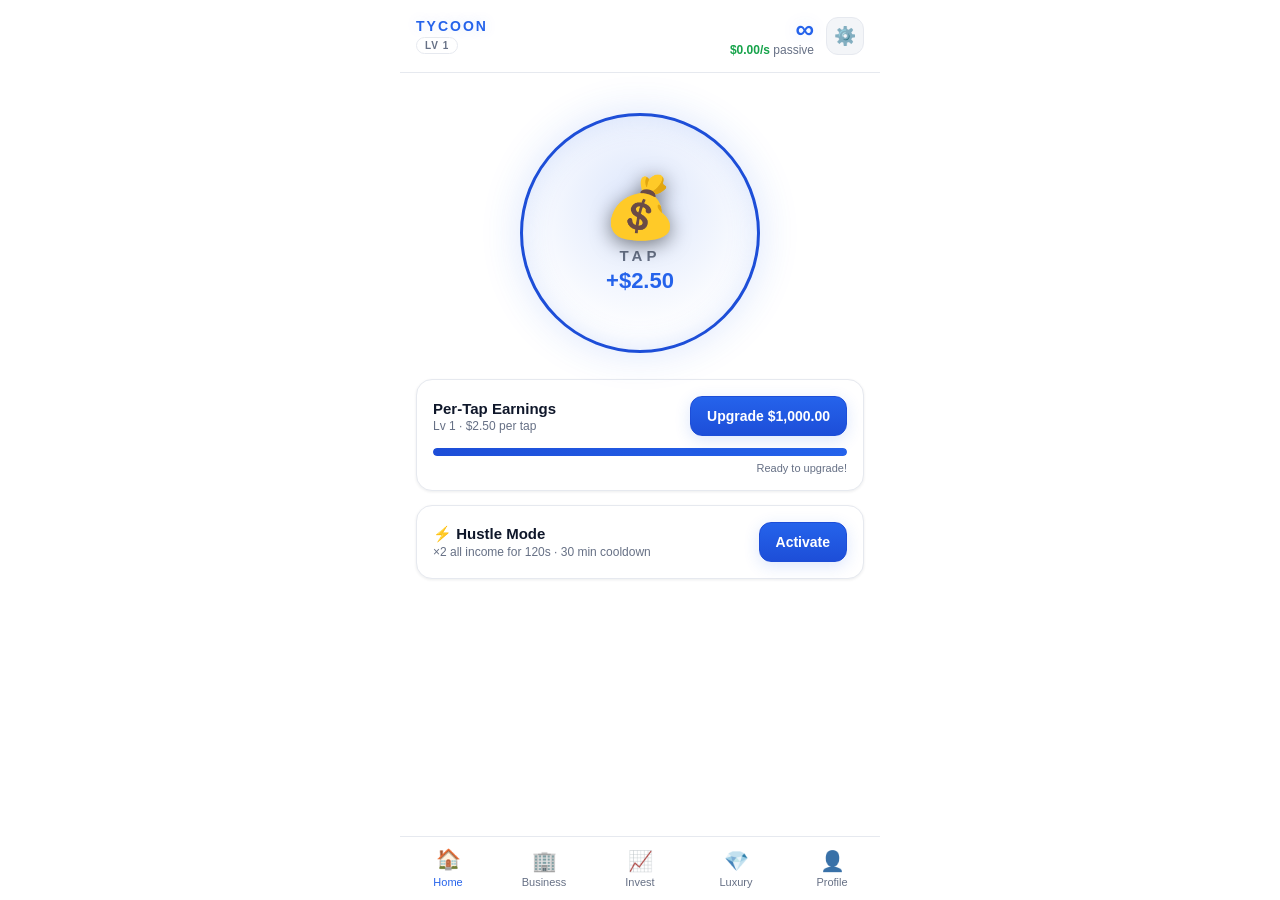
==== index.html @ bbb049fe "Add Recruitment/Employee system foundation, wired into Product Studio Team step New unified candidat" ====
<!DOCTYPE html>
<html lang="en">
<head>
  <meta charset="UTF-8" />
  <meta name="viewport" content="width=device-width, initial-scale=1.0, maximum-scale=1.0, user-scalable=no, viewport-fit=cover" />
  <meta name="theme-color" content="#ffffff" />
  <meta name="apple-mobile-web-app-capable" content="yes" />
  <meta name="apple-mobile-web-app-status-bar-style" content="default" />
  <meta name="apple-mobile-web-app-title" content="Tycoon" />
  <title>Tycoon — Idle Business Empire</title>
  <!-- Apply the saved theme before first paint to avoid a flash. Default light. -->
  <script>
    try {
      if (localStorage.getItem('tycoon_theme') === 'dark') {
        document.documentElement.setAttribute('data-theme', 'dark');
        var m = document.querySelector('meta[name="theme-color"]');
        if (m) m.setAttribute('content', '#0d0f14');
      }
    } catch (e) {}
  </script>
  <link rel="manifest" href="manifest.json" />
  <link rel="icon" href="icons/icon.svg" type="image/svg+xml" />
  <link rel="apple-touch-icon" href="icons/icon-192.png" />
  <link rel="stylesheet" href="css/styles.css" />
</head>
<body>
  <div id="app" class="app">

    <!-- Top bar: balance + income/sec -->
    <header class="topbar">
      <div class="topbar-inner">
        <div class="brand-block">
          <div class="brand">TYCOON</div>
          <div id="levelBadge" class="level-badge">LV 1</div>
        </div>
        <div class="topbar-right">
          <div class="balance-block">
            <div id="balanceValue" class="balance">$0</div>
            <div class="income"><span id="incomeRate">$0/s</span> passive</div>
          </div>
          <button id="settingsBtn" class="topbar-gear" aria-label="Settings">⚙️</button>
        </div>
      </div>
    </header>

    <!-- Active tab content is rendered here -->
    <main id="tabBody" class="tab-body"></main>

    <!-- Bottom navigation (populated by ui.js) -->
    <nav id="bottomNav" class="bottom-nav"></nav>
  </div>

  <!-- Scripts: order matters (dependencies load before consumers) -->
  <script src="js/format.js"></script>
  <script src="js/chart.js"></script>
  <script src="js/logos.js"></script>
  <script src="js/data/businesses.js"></script>
  <script src="js/data/progression.js"></script>
  <script src="js/data/markets.js"></script>
  <script src="js/data/stocks.js"></script>
  <script src="js/data/assets.js"></script>
  <script src="js/data/techco.js"></script>
  <script src="js/data/techspecs.js"></script>
  <script src="js/data/bizdefs.js"></script>
  <script src="js/data/research.js"></script>
  <script src="js/data/signature.js"></script>
  <script src="js/data/employees.js"></script>
  <script src="js/state.js"></script>
  <script src="js/engine.js"></script>
  <script src="js/mechanics.js"></script>
  <script src="js/progression.js"></script>
  <script src="js/market.js"></script>
  <script src="js/techco.js"></script>
  <script src="js/assets.js"></script>
  <script src="js/tap.js"></script>
  <script src="js/businesses.js"></script>
  <script src="js/invest.js"></script>
  <script src="js/assetstab.js"></script>
  <script src="js/ui.js"></script>
  <script src="js/profile.js"></script>
  <script src="js/main.js"></script>
</body>
</html>
---- css/styles.css ----
/* =========================================================================
 * styles.css — Dark, modern, mobile-first theme. Gold = money.
 * ========================================================================= */

/* =========================================================================
 * Theming. LIGHT is the default (:root); DARK is opt-in via
 * <html data-theme="dark">. Everything is driven by these variables so both
 * themes work everywhere with nothing hard-coded. `--gold` is the semantic
 * ACCENT (a blue that reads on white in light; the classic gold in dark).
 * ========================================================================= */
:root {
  --bg:        #ffffff;   /* app background (near-white) */
  --bg-elev:   #ffffff;   /* cards / elevated surfaces */
  --bg-elev-2: #f3f5f8;   /* nested surfaces */
  --line:      #e6e9ef;   /* borders / dividers */
  --text:      #0f172a;   /* bold near-black */
  --muted:     #667085;   /* soft grey secondary */
  --gold:      #2563eb;   /* ACCENT — buttons & highlights (reads on white) */
  --gold-deep: #1d4ed8;
  --gold-glow: rgba(37, 99, 235, 0.16);
  --green:     #16a34a;   /* up */
  --danger:    #dc2626;   /* down */
  --green-soft: rgba(22, 163, 74, 0.12);
  --accent-ink: #ffffff;  /* text on accent buttons */
  --topbar-bg: rgba(255, 255, 255, 0.92);
  --nav-bg:    rgba(255, 255, 255, 0.96);
  --shadow:    rgba(15, 23, 42, 0.08);
  --chart-grid: #eef1f5;
  --chart-fill-top: rgba(37, 99, 235, 0.16);
  --chart-fill-bot: rgba(37, 99, 235, 0);
  --radius:    16px;
  --nav-h:     64px;
  --top-h:     72px;
}
:root[data-theme="dark"] {
  --bg:        #0d0f14;
  --bg-elev:   #161a23;
  --bg-elev-2: #1e2430;
  --line:      #262d3a;
  --text:      #eef1f6;
  --muted:     #8a93a6;
  --gold:      #f5c451;   /* accent stays gold in the dark theme */
  --gold-deep: #d4a017;
  --gold-glow: rgba(245, 196, 81, 0.35);
  --green:     #3ddc84;
  --danger:    #ff5d5d;
  --green-soft: rgba(61, 220, 132, 0.15);
  --accent-ink: #2a1e00;
  --topbar-bg: linear-gradient(180deg, #12151d 0%, rgba(13, 15, 20, 0.92) 100%);
  --nav-bg:    rgba(18, 21, 29, 0.96);
  --shadow:    rgba(0, 0, 0, 0.5);
  --chart-grid: #1e2430;
  --chart-fill-top: rgba(245, 196, 81, 0.26);
  --chart-fill-bot: rgba(245, 196, 81, 0);
}

* { box-sizing: border-box; margin: 0; padding: 0; }

html, body {
  height: 100%;
  background: var(--bg);
  color: var(--text);
  font-family: -apple-system, BlinkMacSystemFont, 'Segoe UI', Roboto, Helvetica, Arial, sans-serif;
  -webkit-font-smoothing: antialiased;
  overscroll-behavior: none;
  user-select: none;
  -webkit-user-select: none;
  -webkit-tap-highlight-color: transparent;
}

.app {
  max-width: 480px;
  margin: 0 auto;
  min-height: 100%;
  position: relative;
}

/* ---------------------------------------------------------------- Top bar */
.topbar {
  position: sticky;
  top: 0;
  z-index: 20;
  background: var(--topbar-bg);
  backdrop-filter: blur(12px);
  border-bottom: 1px solid var(--line);
  padding-top: env(safe-area-inset-top);
}
.topbar-inner {
  height: var(--top-h);
  display: flex;
  align-items: center;
  justify-content: space-between;
  gap: 12px;
  padding: 0 16px;
}
.topbar-right { display: flex; align-items: center; gap: 12px; }
.topbar-gear {
  width: 38px; height: 38px; flex-shrink: 0;
  display: flex; align-items: center; justify-content: center;
  background: var(--bg-elev-2); color: var(--text);
  border: 1px solid var(--line); border-radius: 12px;
  font-size: 18px; cursor: pointer;
}
.topbar-gear:active { transform: scale(0.92); }
.brand {
  font-weight: 800;
  letter-spacing: 2px;
  font-size: 14px;
  color: var(--gold);
  text-shadow: 0 0 14px var(--gold-glow);
}
.balance-block { text-align: right; }
.balance {
  font-size: 26px;
  font-weight: 800;
  color: var(--gold);
  line-height: 1.1;
  font-variant-numeric: tabular-nums;
  text-shadow: 0 0 18px var(--gold-glow);
}
.income { font-size: 12px; color: var(--muted); }
.income span { color: var(--green); font-weight: 600; }

/* ---------------------------------------------------------- Tab body */
.tab-body {
  padding: 18px 16px calc(var(--nav-h) + 28px + env(safe-area-inset-bottom));
  min-height: calc(100vh - var(--top-h) - var(--nav-h));
}

/* ---------------------------------------------------------- Bottom nav */
.bottom-nav {
  position: fixed;
  bottom: 0; left: 50%;
  transform: translateX(-50%);
  width: 100%;
  max-width: 480px;
  height: calc(var(--nav-h) + env(safe-area-inset-bottom));
  padding-bottom: env(safe-area-inset-bottom);
  display: flex;
  background: var(--nav-bg);
  backdrop-filter: blur(12px);
  border-top: 1px solid var(--line);
  z-index: 30;
}
.nav-btn {
  flex: 1;
  background: none;
  border: none;
  color: var(--muted);
  display: flex;
  flex-direction: column;
  align-items: center;
  justify-content: center;
  gap: 3px;
  font-size: 11px;
  cursor: pointer;
  transition: color 0.15s;
}
.nav-icon { font-size: 20px; filter: grayscale(0.4); transition: transform 0.15s; }
.nav-btn.active { color: var(--gold); }
.nav-btn.active .nav-icon { filter: none; transform: translateY(-2px); }

/* ---------------------------------------------------------- Cards */
.card {
  background: var(--bg-elev);
  border: 1px solid var(--line);
  border-radius: var(--radius);
  padding: 16px;
  margin-bottom: 14px;
  box-shadow: 0 1px 3px var(--shadow);
}
.card-row { display: flex; align-items: center; justify-content: space-between; gap: 12px; }
.card-title { font-weight: 700; font-size: 15px; }
.card-sub { font-size: 12px; color: var(--muted); margin-top: 2px; }

/* ---------------------------------------------------------- Buttons */
.btn {
  background: var(--bg-elev-2);
  color: var(--text);
  border: 1px solid var(--line);
  border-radius: 12px;
  padding: 11px 16px;
  font-size: 14px;
  font-weight: 700;
  cursor: pointer;
  transition: transform 0.08s, filter 0.15s, opacity 0.15s;
}
.btn:active { transform: scale(0.96); }
.btn:disabled { opacity: 0.45; cursor: not-allowed; }
.btn-gold {
  background: linear-gradient(180deg, var(--gold) 0%, var(--gold-deep) 100%);
  color: var(--accent-ink);
  border-color: var(--gold-deep);
  box-shadow: 0 4px 16px var(--gold-glow);
}
.btn-sm { padding: 7px 12px; font-size: 13px; border-radius: 10px; }
.btn-wide { width: 100%; margin-top: 12px; }

/* ---------------------------------------------------------- Tap zone */
.tap-wrap { display: flex; flex-direction: column; align-items: center; }
.tap-zone {
  width: 240px; height: 240px;
  border-radius: 50%;
  border: 3px solid var(--gold-deep);
  background:
    radial-gradient(circle at 50% 38%, var(--gold-glow), transparent 70%),
    var(--bg-elev);
  color: var(--gold);
  display: flex; flex-direction: column;
  align-items: center; justify-content: center;
  gap: 4px;
  cursor: pointer;
  position: relative;
  margin: 22px 0 26px;
  box-shadow: 0 0 40px var(--gold-glow), inset 0 0 30px var(--gold-glow);
  transition: transform 0.06s;
  touch-action: manipulation;
}
.tap-coin { font-size: 60px; filter: drop-shadow(0 4px 10px rgba(0,0,0,0.5)); }
.tap-label { font-weight: 800; letter-spacing: 4px; font-size: 15px; color: var(--muted); }
.tap-value { font-size: 22px; font-weight: 800; color: var(--gold); font-variant-numeric: tabular-nums; }
.tap-zone.tap-pop { animation: tapPop 0.18s ease; }
@keyframes tapPop {
  0% { transform: scale(1); }
  40% { transform: scale(0.93); box-shadow: 0 0 60px var(--gold-glow); }
  100% { transform: scale(1); }
}

.tap-upgrade { width: 100%; }

/* ---------------------------------------------------------- Progress bar */
.progress {
  height: 8px;
  background: var(--bg-elev-2);
  border-radius: 6px;
  overflow: hidden;
  margin-top: 12px;
}
.progress-fill {
  height: 100%;
  width: 0%;
  background: linear-gradient(90deg, var(--gold-deep), var(--gold));
  border-radius: 6px;
  transition: width 0.25s ease;
}
.progress-caption { font-size: 11px; color: var(--muted); margin-top: 6px; text-align: right; font-variant-numeric: tabular-nums; }

/* ---------------------------------------------------------- Floaters / coins */
.floater {
  position: fixed;
  transform: translate(-50%, -50%);
  font-weight: 800;
  font-size: 22px;
  color: var(--gold);
  text-shadow: 0 2px 8px rgba(0,0,0,0.6);
  pointer-events: none;
  z-index: 100;
  animation: floatUp 0.9s ease-out forwards;
}
@keyframes floatUp {
  0%   { opacity: 0; transform: translate(-50%, -50%) scale(0.6); }
  20%  { opacity: 1; transform: translate(-50%, -80%) scale(1.1); }
  100% { opacity: 0; transform: translate(-50%, -180%) scale(1); }
}
.coin-fx {
  position: fixed;
  transform: translate(-50%, -50%);
  font-size: 20px;
  pointer-events: none;
  z-index: 99;
  animation: coinFly 0.75s ease-out forwards;
}
@keyframes coinFly {
  0%   { opacity: 1; transform: translate(-50%, -50%) scale(0.5); }
  100% { opacity: 0; transform: translate(calc(-50% + var(--dx)), calc(-50% + var(--dy))) scale(1.1) rotate(180deg); }
}

/* ---------------------------------------------------------- Section head */
.section-head {
  display: flex; align-items: baseline; justify-content: space-between;
  margin-bottom: 14px;
}
.section-head h2 { font-size: 20px; font-weight: 800; }
.section-stat { color: var(--green); font-weight: 700; font-size: 14px; font-variant-numeric: tabular-nums; }

/* ---------------------------------------------------------- Business cards */
.biz-card.not-owned { opacity: 0.96; }
.biz-head { display: flex; align-items: center; gap: 12px; }
.biz-icon {
  font-size: 30px; width: 52px; height: 52px;
  display: flex; align-items: center; justify-content: center;
  background: var(--bg-elev-2); border-radius: 14px; flex-shrink: 0;
}
.biz-title-wrap { flex: 1; min-width: 0; }
.biz-name { font-weight: 800; font-size: 16px; }
.biz-blurb { font-size: 12px; color: var(--muted); }
.biz-level { font-size: 12px; font-weight: 700; color: var(--gold); white-space: nowrap; }

.biz-stats {
  display: flex; gap: 10px; margin-top: 14px;
}
.biz-stats > div {
  flex: 1; background: var(--bg-elev-2); border-radius: 12px; padding: 10px 12px;
  display: flex; flex-direction: column; gap: 2px;
}
.biz-stats .muted { font-size: 11px; }
.biz-stats b { font-size: 15px; font-variant-numeric: tabular-nums; }

/* ---------------------------------------------------------- Upgrade rows */
.upgrade-list { margin-top: 14px; border-top: 1px solid var(--line); padding-top: 10px; }
.upgrade-row {
  display: flex; align-items: center; justify-content: space-between; gap: 10px;
  padding: 8px 0;
}
.upgrade-row.is-done { opacity: 0.6; }
.upgrade-row.is-locked { opacity: 0.5; }
.upgrade-info { display: flex; flex-direction: column; min-width: 0; }
.upgrade-name { font-weight: 700; font-size: 13px; }
.upgrade-desc { font-size: 11px; color: var(--muted); }
.pill {
  font-size: 11px; font-weight: 700; padding: 5px 10px; border-radius: 20px;
  white-space: nowrap;
}
.pill-done { background: var(--green-soft); color: var(--green); }
.pill-locked { background: var(--bg-elev-2); color: var(--muted); }

.gold { color: var(--gold); }
.muted { color: var(--muted); }

/* ---------------------------------------------------------- Coming soon */
.coming-soon {
  text-align: center; padding: 60px 24px;
  display: flex; flex-direction: column; align-items: center; gap: 12px;
}
.cs-badge {
  font-size: 11px; font-weight: 800; letter-spacing: 2px;
  color: var(--gold); border: 1px solid var(--gold-deep);
  padding: 5px 12px; border-radius: 20px;
}
.coming-soon h2 { font-size: 24px; }
.coming-soon p { color: var(--muted); font-size: 14px; max-width: 300px; line-height: 1.5; }

/* ---------------------------------------------------------- Modal / overlay */
.overlay {
  position: fixed; inset: 0; z-index: 200;
  background: rgba(0,0,0,0.72);
  display: flex; align-items: center; justify-content: center;
  padding: 24px;
  animation: fadeIn 0.2s ease;
}
@keyframes fadeIn { from { opacity: 0; } to { opacity: 1; } }
.modal {
  background: var(--bg-elev);
  border: 1px solid var(--gold-deep);
  border-radius: 22px;
  padding: 28px 22px;
  text-align: center;
  width: 100%; max-width: 340px;
  box-shadow: 0 0 50px var(--gold-glow);
  animation: popIn 0.28s cubic-bezier(0.18, 0.9, 0.35, 1.2);
}
@keyframes popIn { from { transform: scale(0.85); opacity: 0; } to { transform: scale(1); opacity: 1; } }
.modal-emoji { font-size: 44px; }
.modal h2 { margin: 8px 0 4px; font-size: 22px; }
.modal-time { color: var(--muted); font-size: 13px; margin-bottom: 14px; }
.modal-earned {
  font-size: 34px; font-weight: 800; color: var(--gold);
  text-shadow: 0 0 22px var(--gold-glow); margin-bottom: 8px;
  font-variant-numeric: tabular-nums;
}
.modal .btn-wide { margin-top: 18px; }

/* ---------------------------------------------------------- Phase 2 */
/* Level badge in the top bar */
.brand-block { display: flex; flex-direction: column; gap: 3px; }
.level-badge {
  font-size: 10px; font-weight: 800; letter-spacing: 1px;
  color: var(--muted); border: 1px solid var(--line);
  border-radius: 12px; padding: 2px 8px; width: fit-content;
}

/* Meta card (level / slots / xp) */
.meta-card { border-color: var(--gold-deep); }
.xp-num { font-size: 13px; font-weight: 700; text-align: right; font-variant-numeric: tabular-nums; }

/* Locked businesses */
.biz-locked { opacity: 0.55; }
.lock-tag {
  font-size: 12px; font-weight: 700; color: var(--muted);
  background: var(--bg-elev-2); border-radius: 10px; padding: 5px 9px; white-space: nowrap;
}

/* Staff row */
.staff-row {
  display: flex; align-items: center; justify-content: space-between; gap: 10px;
  margin-top: 12px; padding: 10px 12px;
  background: var(--bg-elev-2); border-radius: 12px;
}

/* Mini-mechanic panel */
.mech-panel {
  margin-top: 12px; padding: 12px;
  background: var(--bg-elev-2); border-radius: 12px;
  border: 1px dashed var(--line);
}
.mech-head { font-size: 13px; font-weight: 700; }
.mech-note { font-size: 11px; color: var(--muted); margin-top: 3px; line-height: 1.4; }
.chip-row { display: flex; flex-wrap: wrap; gap: 8px; margin-top: 10px; }
.chip {
  font-size: 12px; font-weight: 700; padding: 7px 11px;
  background: var(--bg-elev); color: var(--text);
  border: 1px solid var(--line); border-radius: 20px; cursor: pointer;
  transition: transform 0.08s;
}
.chip:active { transform: scale(0.95); }
.chip:disabled { opacity: 0.45; cursor: not-allowed; }
.chip-active { border-color: var(--gold); color: var(--gold); box-shadow: 0 0 10px var(--gold-glow); }
.chip-locked {
  font-size: 12px; font-weight: 700; padding: 7px 11px;
  color: var(--muted); border: 1px dashed var(--line); border-radius: 20px;
}

/* Market direction */
.up { color: var(--green); font-weight: 700; }
.down { color: var(--danger); font-weight: 700; }

/* Sell link */
.sell-link {
  display: block; width: 100%; margin-top: 12px;
  background: none; border: none; cursor: pointer;
  font-size: 11px; color: var(--muted); text-decoration: underline;
  text-align: center; padding: 4px;
}
.sell-link:active { color: var(--danger); }

/* ---------------------------------------------------------- Phase 3 */
/* Toasts (random events, achievements) */
.toast-stack {
  position: fixed; top: calc(var(--top-h) + env(safe-area-inset-top) + 8px);
  left: 50%; transform: translateX(-50%);
  width: calc(100% - 32px); max-width: 420px;
  z-index: 300; display: flex; flex-direction: column; gap: 8px;
  pointer-events: none;
}
.toast {
  background: var(--bg-elev); border: 1px solid var(--gold-deep);
  border-radius: 14px; padding: 12px 16px;
  font-size: 13px; line-height: 1.45; color: var(--text);
  box-shadow: 0 6px 24px var(--shadow), 0 0 20px var(--gold-glow);
  pointer-events: auto; cursor: pointer;
  animation: toastIn 0.3s cubic-bezier(0.18, 0.9, 0.35, 1.2);
}
.toast b { color: var(--gold); }
.toast-bad { border-color: var(--danger); box-shadow: 0 6px 24px var(--shadow); }
.toast-bad b { color: var(--danger); }
.toast-out { opacity: 0; transform: translateY(-8px); transition: all 0.3s; }
@keyframes toastIn { from { opacity: 0; transform: translateY(-12px) scale(0.95); } to { opacity: 1; } }

/* Active effect chips on Home */
.effects-row { justify-content: center; min-height: 0; width: 100%; }

/* Profile: identity header */
.profile-head { text-align: center; padding: 24px 16px 18px; border-color: var(--gold-deep); }
.title-icon { font-size: 44px; }
.title-name {
  font-size: 24px; font-weight: 800; color: var(--gold);
  text-shadow: 0 0 16px var(--gold-glow); margin-top: 4px;
}
.title-sub { font-size: 13px; color: var(--muted); margin: 4px 0 10px; }

/* Multiplier breakdown rows */
.mult-row {
  display: flex; justify-content: space-between; align-items: baseline;
  font-size: 13px; padding: 5px 0; gap: 8px;
}
.mult-row span { color: var(--muted); }
.mult-total { border-top: 1px solid var(--line); margin-top: 4px; padding-top: 9px; font-size: 15px; }

/* Legacy card */
.legacy-card { border-color: var(--gold-deep); }
.legacy-preview {
  background: var(--bg-elev-2); border-radius: 12px;
  padding: 8px 12px; margin-top: 12px;
}

/* Stats grid */
.stat-grid { display: grid; grid-template-columns: 1fr 1fr; gap: 8px; margin-top: 12px; }
.stat-cell {
  background: var(--bg-elev-2); border-radius: 12px; padding: 11px 12px;
  display: flex; flex-direction: column; gap: 3px;
}
.stat-cell span {
  font-size: 10px; font-weight: 700; letter-spacing: 0.4px; text-transform: uppercase;
  color: var(--muted);
}
.stat-cell b { font-size: 15px; font-weight: 800; font-variant-numeric: tabular-nums; }

/* Achievements grid */
.ach-grid { display: grid; grid-template-columns: 1fr 1fr; gap: 10px; }
.ach-card {
  background: var(--bg-elev); border: 1px solid var(--line);
  border-radius: 14px; padding: 14px 12px; text-align: center;
}
.ach-done { border-color: var(--gold-deep); box-shadow: 0 0 12px var(--gold-glow); }
.ach-locked { opacity: 0.55; }
.ach-icon { font-size: 26px; }
.ach-name { font-weight: 800; font-size: 13px; margin-top: 6px; }
.ach-desc { font-size: 11px; color: var(--muted); margin-top: 2px; }
.ach-reward { font-size: 11px; color: var(--gold); font-weight: 700; margin-top: 6px; }

/* ---------------------------------------------------------- Phase 4 */
/* Portfolio header numbers */
.pf-numbers { text-align: right; }
.pf-value { font-size: 18px; font-weight: 800; font-variant-numeric: tabular-nums; }
.pf-pl { font-size: 12px; font-weight: 700; font-variant-numeric: tabular-nums; }


/* Flush list rows — full-width, no gaps, separated by a thin divider. Used
   for every browse-list in the app (markets, holdings, property, collection)
   so the whole game reads as one design. Full-bleed past the tab padding. */
.asset-list {
  display: flex; flex-direction: column;
  margin: 4px -16px 0;
  border-top: 1px solid var(--line);
}
.asset-row {
  display: flex; align-items: center; gap: 14px;
  width: 100%; text-align: left; cursor: pointer;
  color: var(--text); font-family: inherit;
  background: none; border: none;
  padding: 15px 16px;
  border-bottom: 1px solid var(--line);
}
.asset-row:active { background: var(--bg-elev-2); }
.asset-row .logo-tile { width: 46px; height: 46px; border-radius: 50%; overflow: hidden; }
.asset-name-wrap { flex: 1; min-width: 0; }
.asset-sym {
  font-weight: 800; font-size: 16px;
  display: flex; align-items: center; min-width: 0;
}
/* The name gets whatever width is left; the status tag never gets cut. When a
   name is too long to fit, it slides back and forth (marquee) instead of just
   showing an ellipsis — see .asset-nm-i.marq below. */
.asset-nm { overflow: hidden; white-space: nowrap; min-width: 0; flex: 1 1 auto; }
.asset-nm-i { display: inline-block; white-space: nowrap; text-overflow: ellipsis; max-width: 100%; overflow: hidden; vertical-align: bottom; }
.asset-nm-i.marq {
  max-width: none; overflow: visible;
  animation: assetMarquee var(--marqDur, 5s) ease-in-out infinite alternate;
}
@keyframes assetMarquee {
  0%, 18%   { transform: translateX(0); }
  82%, 100% { transform: translateX(var(--marq, 0)); }
}
@media (prefers-reduced-motion: reduce) {
  .asset-nm-i.marq { animation: none; text-overflow: ellipsis; overflow: hidden; max-width: 100%; }
}
.owned-tag { flex-shrink: 0; }

/* Current (fictional) owner of a company you don't yet control. */
.owner-tag {
  flex-shrink: 1; min-width: 0; max-width: 46%;
  display: inline-flex; align-items: center; gap: 3px; margin-left: 7px;
  font-size: 10px; font-weight: 700; color: var(--muted);
  background: var(--bg-elev-2); border: 1px solid var(--line);
  padding: 2px 7px 2px 6px; border-radius: 999px; white-space: nowrap;
  position: relative; top: -1px;
}
.owner-tag .owner-ic { color: var(--gold); font-size: 8px; flex-shrink: 0; }
.owner-tag .owner-nm { overflow: hidden; text-overflow: ellipsis; }
.asset-sym.big .owner-tag { font-size: 11px; max-width: 55%; }
.asset-name { font-size: 13px; color: var(--muted); margin-top: 3px; text-transform: capitalize; }
.asset-price-wrap { text-align: right; flex-shrink: 0; }
.asset-price { font-weight: 800; font-size: 16px; font-variant-numeric: tabular-nums; }
.asset-change { font-size: 12.5px; font-weight: 700; margin-top: 3px; font-variant-numeric: tabular-nums; }
/* Trading-212-style per-row performance sparkline (green up / red down). */
.spark { width: 54px; height: 22px; flex-shrink: 0; display: block; }
.spark.up polyline { stroke: var(--green); }
.spark.down polyline { stroke: var(--danger); }
@media (max-width: 344px) { .spark { display: none; } }
.div-tag {
  font-size: 9px; font-weight: 800; color: var(--gold);
  border: 1px solid var(--gold-deep); border-radius: 6px;
  padding: 1px 4px; vertical-align: 2px; margin-left: 3px;
}

/* Detail view */
.back-link {
  background: none; border: none; color: var(--gold);
  font-size: 15px; font-weight: 700; cursor: pointer;
  padding: 0 0 12px; font-family: inherit;
}
.detail-head { display: flex; align-items: center; gap: 12px; margin-bottom: 10px; }
.detail-price-row { display: flex; align-items: baseline; gap: 12px; margin: 6px 0 10px; }
.detail-price {
  font-size: 30px; font-weight: 800; color: var(--gold);
  font-variant-numeric: tabular-nums; text-shadow: 0 0 16px var(--gold-glow);
}
.detail-change { font-size: 14px; font-weight: 700; font-variant-numeric: tabular-nums; }

/* Chart container + fullscreen button */
.chart-wrap { position: relative; margin-bottom: 12px; }
.chart-box {
  height: 240px;
  background: var(--bg-elev); border: 1px solid var(--line);
  border-radius: var(--radius); overflow: hidden; position: relative;
}
/* Round icon button (close ✕ / back ‹ on full-screen views). */
.icon-btn {
  width: 36px; height: 36px; border-radius: 10px; flex-shrink: 0;
  background: var(--bg-elev); color: var(--text);
  border: 1px solid var(--line); font-size: 16px; cursor: pointer;
  display: inline-flex; align-items: center; justify-content: center;
}
.icon-btn:active { transform: scale(0.92); }

/* ------------------------------------------- Invest overhaul (Phase 4.2) */
/* Procedural logo tiles (js/logos.js) — one visual family everywhere */
.logo-tile {
  position: relative; width: 40px; height: 40px; flex-shrink: 0;
  display: inline-block;
}
.logo-tile svg { width: 100%; height: 100%; display: block; }
.logo-tile.lg { width: 52px; height: 52px; }
.logo-tile.sm { width: 26px; height: 26px; vertical-align: -6px; }
/* Property tiles: a rounded, tinted badge holding the property emoji, so real
   estate rows sit flush with the generated/designed asset logos. */
.logo-tile.estate-tile {
  display: inline-flex; align-items: center; justify-content: center;
  background: var(--ph, #223); border-radius: 24%;
}
.logo-tile.estate-tile .estate-emoji { font-size: 22px; line-height: 1; }
.logo-tile.lg.estate-tile .estate-emoji { font-size: 30px; }
.logo-tile.sm.estate-tile .estate-emoji { font-size: 15px; }
.ticket-title { display: inline-flex; align-items: center; gap: 9px; }
.hold-dot { color: var(--gold); font-size: 9px; vertical-align: 2px; }
.pf-card { cursor: pointer; }
/* Enlarged portfolio summary card on the Markets screen — roomier, not huge. */
.pf-card-lg { padding: 22px 20px; }
.pf-card-lg .card-title { font-size: 18px; }
.pf-card-lg .card-sub { font-size: 13px; margin-top: 4px; }
.pf-card-lg .pf-value { font-size: 26px; }
.pf-card-lg .pf-pl { font-size: 13px; margin-top: 2px; }
.pf-view-btn { margin-top: 16px; }

/* Invest hub — a clean, sleek "Finances" button that opens the markets page. */
.hub-card {
  display: flex; align-items: center; gap: 16px;
  width: 100%; text-align: left; cursor: pointer; padding: 20px 20px;
  transition: transform 0.06s ease;
}
.hub-card:active { transform: scale(0.985); }
.hub-logo {
  width: 54px; height: 54px; border-radius: 16px; flex-shrink: 0;
  display: inline-flex; align-items: center; justify-content: center;
  background: linear-gradient(135deg, #6366f1, #a855f7);
  box-shadow: 0 6px 18px rgba(99, 102, 241, 0.28);
}
.hub-logo-svg { width: 32px; height: 32px; display: block; }
.hub-text { flex: 1; min-width: 0; display: flex; flex-direction: column; gap: 3px; }
.hub-title { font-size: 19px; font-weight: 800; letter-spacing: 0.2px; }
.hub-sub { font-size: 12.5px; font-weight: 500; color: var(--muted); line-height: 1.35; }
.hub-arrow { font-size: 28px; color: var(--muted); line-height: 1; flex-shrink: 0; }

/* Each service reads as its own modern colour — a soft card wash + tinted
   border, with a bold matching logo tile. */
.hub-finances {
  background: linear-gradient(135deg, rgba(99, 102, 241, 0.08), rgba(168, 85, 247, 0.04));
  border-color: rgba(99, 102, 241, 0.30);
}
.hub-finances .hub-logo {
  background: linear-gradient(135deg, #6366f1, #a855f7);
  box-shadow: 0 6px 18px rgba(99, 102, 241, 0.32);
}
.hub-marketing {
  background: linear-gradient(135deg, rgba(236, 72, 153, 0.08), rgba(249, 115, 22, 0.05));
  border-color: rgba(236, 72, 153, 0.30);
}
.hub-marketing .hub-logo {
  background: linear-gradient(135deg, #ec4899, #f97316);
  box-shadow: 0 6px 18px rgba(236, 72, 153, 0.32);
}
.hub-hiring {
  background: linear-gradient(135deg, rgba(20, 184, 166, 0.08), rgba(34, 197, 94, 0.05));
  border-color: rgba(20, 184, 166, 0.30);
}
.hub-hiring .hub-logo {
  background: linear-gradient(135deg, #14b8a6, #22c55e);
  box-shadow: 0 6px 18px rgba(20, 184, 166, 0.32);
}

/* "Bought out" (100% owned) marker — a gold crown pill + a soft gold wash. */
.owned-tag {
  display: inline-flex; align-items: center; gap: 3px; vertical-align: middle;
  font-size: 9.5px; font-weight: 800; letter-spacing: 0.4px; text-transform: uppercase;
  color: var(--accent-ink); background: linear-gradient(135deg, var(--gold-deep), var(--gold));
  padding: 2px 7px; border-radius: 999px; margin-left: 7px; white-space: nowrap;
  box-shadow: 0 1px 5px var(--gold-glow); position: relative; top: -1px;
}
.asset-row.owned {
  background: linear-gradient(90deg, var(--gold-glow), transparent 55%);
  box-shadow: inset 3px 0 0 var(--gold);
}
.asset-sym.big .owned-tag { font-size: 10.5px; padding: 3px 9px; }

/* Research dashboard */
.tc-rstats { display: grid; grid-template-columns: 1fr 1fr; gap: 8px; margin-bottom: 12px; }
.tc-cat-list, .tc-sci-list, .tc-rproj-list, .tc-mass-list { display: flex; flex-direction: column; gap: 8px; }
.tc-cat { background: var(--bg-elev); border: 1px solid var(--line); border-radius: 12px; padding: 12px 13px; }
.tc-cat-head { display: flex; justify-content: space-between; align-items: center; margin-bottom: 6px; }
.tc-cat-title { font-size: 14px; font-weight: 700; }
.tc-cat-pips { letter-spacing: 2px; color: var(--gold); font-size: 12px; }
.tc-cat-next { font-size: 12px; color: var(--muted); line-height: 1.45; }
.tc-cat-next b { color: var(--text); }
.tc-cat-eff { font-size: 11px; color: var(--gold); font-weight: 700; margin-top: 3px; }
.tc-cat-foot { margin-top: 10px; }
.tc-sci { background: var(--bg-elev); border: 1px solid var(--line); border-radius: 12px; padding: 11px 12px; display: flex; justify-content: space-between; align-items: center; gap: 10px; }
.tc-sci-n { font-size: 13.5px; font-weight: 700; }
.tc-sci-c { font-size: 11.5px; color: var(--muted); margin-top: 2px; }
.tc-rproj { background: var(--bg-elev); border: 1px solid var(--gold); border-radius: 12px; padding: 11px 12px; }
.tc-rproj-top { display: flex; justify-content: space-between; align-items: baseline; margin-bottom: 8px; }
.tc-rproj-top b { font-size: 13.5px; }
.tc-mass { background: linear-gradient(135deg, var(--bg-elev), var(--bg-elev-2)); border: 1px solid var(--line); border-radius: 12px; padding: 12px 13px; display: flex; gap: 10px; align-items: center; }
.tc-mass.is-done { border-color: var(--green); }
.tc-mass-main { flex: 1; min-width: 0; }
.tc-mass-name { font-size: 14px; font-weight: 800; }
.tc-mass-desc { font-size: 11.5px; color: var(--muted); margin: 3px 0; line-height: 1.45; }
.tc-mass-right { flex-shrink: 0; min-width: 96px; text-align: right; }
.tc-tech-list { display: flex; flex-wrap: wrap; gap: 6px; }
.tc-tech { font-size: 11px; font-weight: 600; background: var(--gold-glow); color: var(--text); border: 1px solid var(--gold); border-radius: 999px; padding: 4px 10px; }

/* Clickable research cards */
.tc-cat, .tc-mass, .tc-rproj { width: 100%; text-align: left; font-family: inherit; color: var(--text); cursor: pointer; }
.tc-cat-go { font-size: 12px; font-weight: 700; color: var(--gold); }

/* Research project detail — roadmap + team assignment */
.tc-rd-title { font-size: 19px; font-weight: 800; }
.tc-rd-sub { font-size: 12px; color: var(--muted); margin-top: 3px; letter-spacing: 1px; }
.tc-road-list { display: flex; flex-direction: column; gap: 6px; }
.tc-road { display: flex; gap: 10px; background: var(--bg-elev); border: 1px solid var(--line); border-radius: 10px; padding: 9px 11px; }
.tc-road-l { font-size: 15px; flex-shrink: 0; width: 20px; text-align: center; }
.tc-road-n { font-size: 13px; font-weight: 700; }
.tc-road-d { font-size: 11.5px; color: var(--muted); margin: 2px 0; line-height: 1.4; }
.tc-road-done { opacity: 0.6; }
.tc-road-active { border-color: var(--gold); }
.tc-road-next { border-color: var(--gold); box-shadow: inset 3px 0 0 var(--gold); }
.tc-road-locked { opacity: 0.55; }
.tc-progress-lg { height: 10px; margin: 4px 0 4px; }

.tc-assign { display: flex; justify-content: space-between; align-items: center; gap: 10px; background: var(--bg-elev); border: 1px solid var(--line); border-radius: 10px; padding: 9px 12px; margin-bottom: 7px; }
.tc-assign-l b { font-size: 13px; }
.tc-assign-l small { display: block; font-size: 11px; color: var(--muted); margin-top: 1px; }
.tc-stepper { display: flex; align-items: center; gap: 12px; }
.tc-step { width: 30px; height: 30px; border-radius: 8px; border: 1px solid var(--line); background: var(--bg-elev-2); color: var(--text); font-size: 18px; font-weight: 700; cursor: pointer; line-height: 1; }
.tc-step:disabled { opacity: 0.4; }
.tc-step-v { min-width: 18px; text-align: center; font-weight: 800; font-variant-numeric: tabular-nums; }

/* Portfolio page — "Not owned" empty state with a buy CTA. */
.pf-empty {
  text-align: center; padding: 44px 24px 24px;
  display: flex; flex-direction: column; align-items: center; gap: 6px;
}
.pf-empty-title { font-size: 18px; font-weight: 800; }
.pf-empty-sub { font-size: 14px; color: var(--muted); margin-bottom: 14px; }
.pf-empty .btn-wide { max-width: 280px; }

/* Portfolio page — "Manage" section: fully-owned stocks/coins, run right here. */
.pf-manage-head { margin-top: 22px; }
.pf-manage-list { display: flex; flex-direction: column; gap: 10px; }
.pf-manage-card { margin-bottom: 0; }
.pf-manage-card .card-title { display: flex; align-items: center; gap: 10px; }
.pf-manage-name { min-width: 0; overflow: hidden; text-overflow: ellipsis; white-space: nowrap; }
.pf-manage-card .tc-entry-stats { margin-top: 10px; }

/* Search bar */
.search-wrap {
  position: relative; margin-bottom: 12px;
}
.search-ico {
  position: absolute; left: 14px; top: 50%; transform: translateY(-50%);
  font-size: 14px; opacity: 0.7; pointer-events: none;
}
.search-input {
  width: 100%; padding: 12px 14px 12px 40px;
  background: var(--bg-elev); color: var(--text);
  border: 1px solid var(--line); border-radius: 14px;
  font-size: 15px; font-family: inherit; outline: none;
  -webkit-appearance: none; appearance: none;
}
.search-input:focus { border-color: var(--gold-deep); box-shadow: 0 0 12px var(--gold-glow); }
.search-input::placeholder { color: var(--muted); }

/* Sort segmented control */
.seg-row {
  display: flex; gap: 6px; margin-bottom: 14px;
  background: var(--bg-elev); border: 1px solid var(--line);
  border-radius: 12px; padding: 4px;
}
.seg {
  flex: 1; background: none; border: none; border-radius: 9px;
  color: var(--muted); font-size: 12px; font-weight: 700;
  padding: 8px 4px; cursor: pointer; font-family: inherit;
  transition: all 0.15s;
}
.seg-active { background: var(--bg-elev-2); color: var(--gold); }


/* Detail: big name + today/month change pills */
.asset-sym.big { font-size: 19px; }
.change-row { display: flex; gap: 10px; margin-bottom: 14px; }
.chg-pill {
  flex: 1; background: var(--bg-elev); border: 1px solid var(--line); border-radius: 12px;
  padding: 8px 12px; font-weight: 800; font-size: 15px; font-variant-numeric: tabular-nums;
}
.chg-pill span { display: block; font-size: 10px; font-weight: 600; color: var(--muted); text-transform: uppercase; }

/* Prominent detail highlights — capitalization + how many units are buyable */
.detail-highlights { display: flex; gap: 10px; margin-bottom: 14px; }
.dh-tile {
  flex: 1; background: var(--bg-elev-2); border: 1px solid var(--line);
  border-radius: 12px; padding: 12px 14px;
}
.dh-tile span {
  display: block; font-size: 10px; font-weight: 700; color: var(--muted);
  text-transform: uppercase; letter-spacing: 0.4px; margin-bottom: 3px;
}
.dh-tile b { font-size: 18px; font-weight: 800; font-variant-numeric: tabular-nums; }

/* Timeframe chip row — chips + fullscreen button on one horizontally scrollable line */
.tf-row {
  margin-bottom: 14px; flex-wrap: nowrap; align-items: center; gap: 6px;
  overflow-x: auto; scrollbar-width: none;
}
.tf-row::-webkit-scrollbar { display: none; }
.tf-chip { padding: 6px 9px; font-size: 11px; flex-shrink: 0; }
.tf-fs { margin-left: auto; padding: 6px 9px; color: var(--gold); flex-shrink: 0; }

/* Pinned Buy/Sell bar */
.trade-spacer { height: 76px; }
.trade-bar {
  position: fixed; bottom: calc(var(--nav-h) + env(safe-area-inset-bottom)); left: 50%;
  transform: translateX(-50%); width: 100%; max-width: 480px;
  display: flex; gap: 10px; padding: 12px 16px;
  background: linear-gradient(0deg, var(--bg) 60%, transparent);
  z-index: 25;
}
.trade-btn { flex: 1; padding: 14px; font-size: 16px; }

/* Buyout + manage */
.buyout-card, .manage-card { border-color: var(--gold-deep); }

/* Modern buyout card */
.buyout-head { display: flex; align-items: center; justify-content: space-between; gap: 12px; }
.buyout-title { font-size: 16px; font-weight: 800; }
.buyout-badge {
  font-size: 12px; font-weight: 800; color: var(--gold);
  background: var(--gold-glow); border-radius: 20px; padding: 4px 12px; white-space: nowrap;
}
.buyout-bar { height: 8px; background: var(--bg-elev-2); border-radius: 8px; overflow: hidden; margin: 14px 0; }
.buyout-fill { height: 100%; border-radius: 8px; background: linear-gradient(90deg, var(--gold-deep), var(--gold)); transition: width 0.25s ease; }
.buyout-stats { display: flex; gap: 10px; }
.buyout-stats > div {
  flex: 1; background: var(--bg-elev-2); border-radius: 12px; padding: 11px 12px;
  display: flex; flex-direction: column; gap: 3px;
}
.buyout-stats span { font-size: 10px; font-weight: 700; letter-spacing: 0.4px; text-transform: uppercase; color: var(--muted); }
.buyout-stats b { font-size: 16px; font-weight: 800; font-variant-numeric: tabular-nums; }
.buyout-note { font-size: 12px; color: var(--muted); line-height: 1.5; margin-top: 12px; }
.manage-grid { display: grid; grid-template-columns: 1fr 1fr; gap: 10px; margin-top: 12px; }
.manage-btn {
  display: flex; flex-direction: column; align-items: flex-start; gap: 3px;
  text-align: left; padding: 12px; height: auto; line-height: 1.3;
}
.manage-btn b { font-size: 13px; }
.manage-btn small { font-size: 10px; color: var(--muted); font-weight: 600; }
.manage-btn:disabled small { color: var(--muted); }

/* Trade ticket */
.ticket { max-width: 360px; text-align: left; }
.ticket-head { display: flex; justify-content: space-between; align-items: center; font-size: 18px; font-weight: 800; margin-bottom: 6px; }
.ticket-price { font-size: 24px; font-weight: 800; color: var(--gold); margin-bottom: 14px; font-variant-numeric: tabular-nums; }
.ticket-quick { margin: 12px 0; }
.ticket-readout { display: flex; justify-content: space-between; gap: 12px; margin: 8px 0 16px; }
.ticket-readout div { display: flex; flex-direction: column; }
.ticket-readout span { font-size: 11px; }
.ticket-readout b { font-size: 18px; font-variant-numeric: tabular-nums; }
.review-list { background: var(--bg-elev-2); border-radius: 12px; padding: 10px 14px; margin: 8px 0 16px; }

/* Range slider — dark + gold */
.slider {
  -webkit-appearance: none; appearance: none; width: 100%; height: 6px;
  background: var(--bg-elev-2); border-radius: 6px; outline: none; margin: 8px 0;
}
.slider::-webkit-slider-thumb {
  -webkit-appearance: none; appearance: none; width: 24px; height: 24px; border-radius: 50%;
  background: linear-gradient(180deg, var(--gold), var(--gold-deep)); cursor: pointer;
  border: 2px solid var(--bg); box-shadow: 0 0 10px var(--gold-glow);
}
.slider::-moz-range-thumb {
  width: 22px; height: 22px; border-radius: 50%; border: 2px solid var(--bg);
  background: var(--gold); cursor: pointer;
}

/* True full-screen surfaces (chart + trade). Opaque, above everything,
   filling the whole viewport so nothing behind shows through. */
.fs-screen, .trade-screen {
  position: fixed; inset: 0; z-index: 300;
  background: var(--bg);
  display: flex; flex-direction: column;
  padding: calc(env(safe-area-inset-top) + 12px) 16px calc(env(safe-area-inset-bottom) + 14px);
  animation: fadeIn 0.16s ease;
}

/* Full-screen chart */
.fs-head { display: flex; align-items: center; gap: 12px; }
.fs-head .fs-id { flex: 1; min-width: 0; }
.fs-head .fs-id .asset-name { white-space: nowrap; overflow: hidden; text-overflow: ellipsis; }
.fs-price { font-size: 20px; font-weight: 800; color: var(--gold); font-variant-numeric: tabular-nums; }
.fs-chart { flex: 1; min-height: 0; margin: 12px 0; background: var(--bg-elev); border: 1px solid var(--line); border-radius: var(--radius); overflow: hidden; }
.fs-tf { justify-content: center; flex-wrap: wrap; }

/* Full-screen trade page */
.trade-screen { overflow-y: auto; }
.trade-head { display: flex; align-items: center; gap: 10px; margin-bottom: 10px; }
.trade-head .trade-id { flex: 1; min-width: 0; }
.trade-head .asset-sym { font-size: 18px; font-weight: 800; }
.trade-live { font-size: 15px; color: var(--muted); margin-bottom: 16px; }
.trade-live b { color: var(--gold); font-weight: 800; font-variant-numeric: tabular-nums; margin-left: 4px; }
.trade-amount-card {
  background: var(--bg-elev); border: 1px solid var(--line);
  border-radius: 16px; padding: 16px 14px; margin-bottom: 16px;
}
.amount-mode-label {
  text-align: center; font-size: 11px; font-weight: 800; letter-spacing: 0.6px;
  text-transform: uppercase; color: var(--muted); margin-bottom: 8px;
}
/* Prominent full-width Cash / Shares selector so it's obvious you can enter
   either — the active side is filled with the accent colour. */
.amount-toggle {
  display: flex; gap: 6px; background: var(--bg-elev-2);
  border: 1px solid var(--line); border-radius: 12px; padding: 5px;
  width: 100%; margin: 0 0 16px;
}
.amt-mode {
  flex: 1; text-align: center; background: none; border: none; color: var(--muted);
  font-weight: 800; font-size: 14px; padding: 10px 8px; border-radius: 9px;
  cursor: pointer; font-family: inherit; transition: background 0.12s, color 0.12s;
}
.amt-mode.on { background: var(--gold); color: var(--accent-ink); box-shadow: 0 2px 8px var(--gold-glow); }
/* The editable number reads as a tappable field (accent underline + caret). */
.amount-input-wrap {
  display: flex; align-items: center; justify-content: center; gap: 4px;
  border-bottom: 2px solid var(--gold); margin: 0 6px; padding-bottom: 8px;
}
.amt-prefix, .amt-suffix { font-size: 26px; font-weight: 800; color: var(--muted); flex-shrink: 0; }
.amount-input {
  flex: 1; min-width: 0; background: none; border: none; outline: none;
  color: var(--text); font-size: 40px; font-weight: 800; text-align: center;
  font-family: inherit; font-variant-numeric: tabular-nums; caret-color: var(--gold);
}
.amount-tip { text-align: center; color: var(--muted); font-size: 12px; margin-top: 10px; }
.amount-alt { text-align: center; color: var(--muted); font-size: 13px; margin-top: 4px; font-variant-numeric: tabular-nums; }
.trade-summary { background: var(--bg-elev-2); border-radius: 12px; padding: 6px 14px; margin-top: 16px; }
.trade-cta { margin-top: auto; padding-top: 18px; }
.trade-cta .btn-wide + .btn-wide { margin-top: 10px; }

/* ---------------------------------------------------------- Phase 5 */
/* Item visual: coloured placeholder that a drop-in image covers */
.asset-visual {
  position: relative; height: 96px; border-radius: 12px;
  background: linear-gradient(160deg, var(--ph, #1e2430) 0%, var(--bg-elev-2) 100%);
  display: flex; align-items: center; justify-content: center;
  overflow: hidden; margin-bottom: 10px;
}
.asset-visual-icon { font-size: 40px; filter: drop-shadow(0 4px 8px rgba(0,0,0,0.45)); }
.asset-img {
  position: absolute; inset: 0; width: 100%; height: 100%;
  object-fit: cover; z-index: 1;
}
.owned-badge {
  position: absolute; top: 8px; right: 8px; z-index: 2;
  background: var(--bg-elev); border: 1px solid var(--gold-deep);
  color: var(--gold); font-size: 12px; font-weight: 800;
  border-radius: 10px; padding: 3px 8px;
}
.asset-card .asset-body .mult-row { padding: 3px 0; }
.asset-card .chip-row { margin-top: 10px; }

/* Luxury grid cards */
.lux-visual { height: 72px; margin-bottom: 8px; }
.lux-visual .asset-visual-icon { font-size: 30px; }
.lux-card .btn { margin-top: 8px; width: 100%; }
.lux-set-head { margin-top: 18px; margin-bottom: 10px; }
.lux-set-title { font-size: 16px; }

/* Collection (luxury) rows — same flush-row language as the markets. */
.lux-row.is-owned .asset-sym { color: var(--muted); }
.lux-row .asset-price-wrap .btn { white-space: nowrap; }

/* ---------------------------------------------------------- Settings */
.settings-group { margin-bottom: 18px; }
.settings-group-title {
  font-size: 12px; font-weight: 800; letter-spacing: 0.6px; text-transform: uppercase;
  color: var(--muted); margin: 2px 4px 8px;
}
.settings-row {
  display: flex; align-items: center; justify-content: space-between; gap: 14px;
  padding: 14px 16px; background: var(--bg-elev);
  border: 1px solid var(--line); border-radius: var(--radius);
  box-shadow: 0 1px 3px var(--shadow); margin-bottom: 10px;
}
.settings-row .settings-label { font-weight: 700; font-size: 15px; }
.settings-row .settings-hint { font-size: 12px; color: var(--muted); margin-top: 2px; }
.theme-toggle {
  display: flex; gap: 4px; background: var(--bg-elev-2);
  border: 1px solid var(--line); border-radius: 12px; padding: 4px; flex-shrink: 0;
}
.theme-opt {
  background: none; border: none; border-radius: 9px; cursor: pointer;
  color: var(--muted); font-size: 13px; font-weight: 700; font-family: inherit;
  padding: 7px 14px;
}
.theme-opt.on { background: var(--gold); color: var(--accent-ink); }
.settings-link {
  display: flex; align-items: center; justify-content: space-between; width: 100%;
  background: var(--bg-elev); border: 1px solid var(--line); border-radius: var(--radius);
  box-shadow: 0 1px 3px var(--shadow); color: var(--text); font-family: inherit;
  padding: 14px 16px; font-size: 15px; font-weight: 700; cursor: pointer; margin-bottom: 14px;
}
.settings-link:active { background: var(--bg-elev-2); }
.settings-link .chev { color: var(--muted); font-weight: 700; }

/* =========================================================================
 * Tech-company management (dashboard, product development, toasts)
 * ========================================================================= */

/* Entry card on the owned asset page. */
.tc-entry .tc-entry-stats {
  display: grid; grid-template-columns: repeat(3, 1fr); gap: 8px; margin: 12px 0 14px;
}
.tc-entry-stats > div {
  background: var(--bg-elev-2); border: 1px solid var(--line); border-radius: 12px;
  padding: 9px 10px; text-align: center;
}
.tc-entry-stats span { display: block; font-size: 10.5px; color: var(--muted); margin-bottom: 3px; }
.tc-entry-stats b { font-size: 14px; font-variant-numeric: tabular-nums; }

/* Fullscreen dashboard shell. */
.tc-screen {
  position: fixed; inset: 0; z-index: 320; background: var(--bg);
  display: flex; flex-direction: column; overflow-y: auto;
  padding: calc(env(safe-area-inset-top) + 12px) 14px calc(env(safe-area-inset-bottom) + 18px);
  animation: fadeIn 0.16s ease;
}
.tc-head { display: flex; align-items: center; gap: 10px; margin-bottom: 14px; }
.tc-head .tc-id { flex: 1; min-width: 0; }
.tc-co-name { font-size: 19px; font-weight: 800; line-height: 1.1; }
.tc-co-sector { font-size: 12px; color: var(--text); margin-top: 3px; white-space: nowrap; overflow: hidden; text-overflow: ellipsis; }

/* Hero: Company Value — the headline number to grow. */
.tc-hero {
  background: linear-gradient(135deg, var(--bg-elev), var(--bg-elev-2));
  border: 1px solid var(--line); border-radius: 16px; padding: 15px 16px; margin-bottom: 8px;
  box-shadow: 0 2px 10px var(--shadow);
}
.tc-hero-label {
  font-size: 11px; font-weight: 800; letter-spacing: 0.6px; text-transform: uppercase; color: var(--muted);
}
.tc-hero-value { font-size: 32px; font-weight: 800; color: var(--gold); font-variant-numeric: tabular-nums; line-height: 1.05; margin: 3px 0 5px; }
.tc-hero-sub { font-size: 11.5px; color: var(--muted); }
.tc-hero-sub .up { font-weight: 700; }

/* Always-visible headline stats (3-up under the hero). */
.tc-headline { display: grid; grid-template-columns: repeat(3, 1fr); gap: 8px; margin-bottom: 10px; }
.tc-hstat {
  background: var(--bg-elev); border: 1px solid var(--line); border-radius: 14px;
  padding: 11px 11px; box-shadow: 0 1px 3px var(--shadow);
}
.tc-hstat span { display: block; font-size: 10px; color: var(--muted); margin-bottom: 5px; }
.tc-hstat b { font-size: 15px; font-weight: 800; font-variant-numeric: tabular-nums; }

/* Collapsible secondary stats. */
.tc-details { margin-bottom: 12px; }
.tc-details > summary {
  cursor: pointer; font-size: 13px; font-weight: 700; color: var(--gold);
  list-style: none; padding: 6px 2px;
}
.tc-details > summary::-webkit-details-marker { display: none; }
.tc-detail-grid { display: grid; grid-template-columns: 1fr 1fr; gap: 8px; margin-top: 6px; }
.tc-dstat {
  background: var(--bg-elev-2); border: 1px solid var(--line); border-radius: 12px;
  padding: 9px 11px; display: flex; justify-content: space-between; align-items: baseline; gap: 8px;
}
.tc-dstat span { font-size: 11.5px; color: var(--muted); }
.tc-dstat b { font-size: 13.5px; font-variant-numeric: tabular-nums; }

/* Tab bar. */
.tc-tabs {
  display: flex; gap: 4px; background: var(--bg-elev-2); border: 1px solid var(--line);
  border-radius: 12px; padding: 4px; margin-bottom: 14px; position: sticky; top: 0; z-index: 2;
}
.tc-tab {
  flex: 1; text-align: center; background: none; border: none; color: var(--muted);
  font-family: inherit; font-size: 11px; font-weight: 700; padding: 8px 2px;
  border-radius: 9px; cursor: pointer; white-space: nowrap; overflow: hidden; text-overflow: ellipsis;
}
.tc-tab.on { background: var(--gold); color: var(--accent-ink); }

/* ---- Signature tab: the company's unique operation ---- */
.tc-sig-hero {
  display: flex; align-items: center; gap: 12px; margin: 4px 0 12px;
  background: linear-gradient(135deg, var(--bg-elev), var(--bg-elev-2));
  border: 1px solid var(--line); border-radius: 16px; padding: 14px; box-shadow: 0 2px 10px var(--shadow);
}
.tc-sig-icon {
  width: 46px; height: 46px; border-radius: 13px; flex-shrink: 0; font-size: 24px;
  display: flex; align-items: center; justify-content: center;
  background: var(--bg-elev-2); border: 1px solid var(--line);
}
.tc-sig-hero-main { min-width: 0; }
.tc-sig-title { font-size: 17px; font-weight: 800; line-height: 1.15; }
.tc-sig-tag { font-size: 12px; color: var(--muted); margin-top: 3px; }
.tc-sig-bonus {
  display: flex; justify-content: space-between; align-items: center; gap: 10px;
  background: var(--gold-glow); border: 1px solid var(--gold); border-radius: 12px;
  padding: 9px 13px; margin-bottom: 12px;
}
.tc-sig-bonus span { font-size: 11px; color: var(--muted); font-weight: 700; text-transform: uppercase; letter-spacing: 0.4px; }
.tc-sig-bonus b { font-size: 12.5px; text-align: right; color: var(--gold-deep); }
.tc-sig-trait {
  background: var(--bg-elev); border: 1px solid var(--line); border-radius: 13px; padding: 12px 13px; margin-bottom: 6px;
}
.tc-sig-trait-badge {
  display: inline-block; font-size: 9.5px; font-weight: 800; letter-spacing: 0.5px; text-transform: uppercase;
  color: var(--accent-ink); background: linear-gradient(135deg, var(--gold-deep), var(--gold));
  padding: 2px 8px; border-radius: 999px; margin-bottom: 7px;
}
.tc-sig-trait-name { font-size: 15px; font-weight: 800; }
.tc-sig-trait-desc { font-size: 12px; color: var(--muted); line-height: 1.4; margin: 3px 0 6px; }
.tc-sig-step-eff { font-size: 11px; font-weight: 700; color: var(--gold-deep); }

.tc-sig-track { display: flex; flex-direction: column; gap: 8px; }
.tc-sig-step {
  display: flex; align-items: flex-start; gap: 11px;
  background: var(--bg-elev); border: 1px solid var(--line); border-radius: 13px; padding: 12px;
}
.tc-sig-step.is-locked { opacity: 0.55; }
.tc-sig-step.is-next { border-color: var(--gold); box-shadow: inset 3px 0 0 var(--gold); }
.tc-sig-step.is-done { background: linear-gradient(90deg, var(--gold-glow), transparent 60%); }
.tc-sig-num, .tc-sig-tick {
  width: 26px; height: 26px; border-radius: 50%; flex-shrink: 0; margin-top: 1px;
  display: flex; align-items: center; justify-content: center; font-size: 13px; font-weight: 800;
  background: var(--bg-elev-2); border: 1px solid var(--line); color: var(--muted);
}
.tc-sig-step.is-next .tc-sig-num { background: var(--gold); border-color: var(--gold); color: var(--accent-ink); }
.tc-sig-tick { background: color-mix(in srgb, var(--gold) 26%, transparent); border-color: var(--gold); color: var(--gold-deep); }
.tc-sig-step-main { flex: 1; min-width: 0; }
.tc-sig-step-name { font-size: 14px; font-weight: 800; }
.tc-sig-doneflag {
  font-size: 9px; font-weight: 800; text-transform: uppercase; letter-spacing: 0.4px;
  color: var(--gold-deep); border: 1px solid var(--gold); border-radius: 999px; padding: 1px 6px; margin-left: 5px;
}
.tc-sig-step-desc { font-size: 11.5px; color: var(--muted); line-height: 1.4; margin: 2px 0 5px; }
.tc-sig-buy { flex-shrink: 0; align-self: center; white-space: nowrap; }

.tc-sig-stances { display: flex; flex-direction: column; gap: 8px; }
.tc-sig-stance {
  text-align: left; background: var(--bg-elev); border: 1px solid var(--line); border-radius: 13px;
  padding: 12px; cursor: pointer; font-family: inherit; color: var(--text); width: 100%;
}
.tc-sig-stance.on { border-color: var(--gold); box-shadow: inset 3px 0 0 var(--gold); background: linear-gradient(90deg, var(--gold-glow), transparent 65%); }
.tc-sig-stance-top { display: flex; align-items: center; gap: 8px; }
.tc-sig-stance-top b { font-size: 14px; font-weight: 800; }
.tc-sig-onflag {
  font-size: 9px; font-weight: 800; text-transform: uppercase; letter-spacing: 0.4px;
  color: var(--accent-ink); background: var(--gold); border-radius: 999px; padding: 1px 7px;
}
.tc-sig-stance-desc { font-size: 11.5px; color: var(--muted); line-height: 1.4; margin: 3px 0 5px; }

/* ---- Studio: in-depth tier breakdown ---- */
.tc-tier-detail {
  background: var(--bg-elev-2); border: 1px solid var(--line); border-radius: 12px; padding: 11px 12px; margin-top: 8px;
}
.tc-tier-blurb { font-size: 12px; font-weight: 700; margin-bottom: 9px; }
.tc-tier-grid { display: grid; grid-template-columns: 1fr 1fr 1fr; gap: 8px; }
.tc-tierstat { display: flex; flex-direction: column; gap: 2px; }
.tc-tierstat span { font-size: 9.5px; color: var(--muted); text-transform: uppercase; letter-spacing: 0.3px; }
.tc-tierstat b { font-size: 12.5px; font-weight: 800; font-variant-numeric: tabular-nums; }

.tc-body { flex: 1; }
.tc-section-label {
  font-size: 11px; font-weight: 800; letter-spacing: 0.6px; text-transform: uppercase;
  color: var(--muted); margin: 16px 2px 8px;
}
.tc-new { margin-bottom: 4px; }
.tc-empty { color: var(--muted); text-align: center; padding: 26px 12px; font-size: 14px; }

/* Build-in-progress rows. */
.tc-build-list, .tc-prod-list { display: flex; flex-direction: column; gap: 8px; }
.tc-build {
  background: var(--bg-elev); border: 1px solid var(--line); border-radius: 12px; padding: 11px 12px;
}
.tc-build-top { display: flex; justify-content: space-between; gap: 8px; align-items: baseline; }
.tc-build-top b { font-size: 14px; }
.tc-build-top span { font-size: 11px; }
.tc-build-left { font-size: 11.5px; color: var(--muted); margin-top: 6px; }
.tc-progress { height: 7px; background: var(--bg-elev-2); border-radius: 99px; overflow: hidden; margin-top: 8px; }
.tc-progress-fill { height: 100%; background: var(--gold); border-radius: 99px; transition: width 0.2s linear; }

/* Product rows. */
.tc-prod {
  background: var(--bg-elev); border: 1px solid var(--line); border-radius: 12px;
  padding: 11px 12px; display: flex; gap: 10px; align-items: center;
}
.tc-prod-main { flex: 1; min-width: 0; }
.tc-prod-name { font-size: 14px; font-weight: 700; }
.tc-prod-sub { font-size: 11.5px; color: var(--muted); margin: 3px 0 7px; }
.tc-tag {
  font-size: 9.5px; font-weight: 700; text-transform: uppercase; letter-spacing: 0.4px;
  color: var(--muted); background: var(--bg-elev-2); border: 1px solid var(--line);
  border-radius: 5px; padding: 1px 5px; vertical-align: middle;
}
.tc-health { height: 6px; background: var(--bg-elev-2); border-radius: 99px; overflow: hidden; }
.tc-health-fill { height: 100%; border-radius: 99px; transition: width 0.3s ease; }
.tc-health-fill.good { background: var(--green); }
.tc-health-fill.warn { background: var(--gold); }
.tc-health-fill.bad  { background: var(--danger); }
.tc-prod-right { text-align: right; flex-shrink: 0; }
.tc-prod-inc { font-size: 14px; font-weight: 800; color: var(--green); font-variant-numeric: tabular-nums; }
.tc-prod-inc small { font-size: 10px; color: var(--muted); font-weight: 600; margin-left: 1px; }
.tc-update {
  margin-top: 7px; padding: 6px 14px; font-size: 12px; min-height: 0;
}

/* Placeholder (Staff / R&D / Market / More before their phases land). */
.tc-placeholder { text-align: center; padding: 40px 20px; color: var(--muted); }
.tc-ph-emoji { font-size: 40px; margin-bottom: 10px; }
.tc-ph-title { font-size: 17px; font-weight: 800; color: var(--text); margin-bottom: 8px; }
.tc-placeholder p { font-size: 13.5px; line-height: 1.5; max-width: 320px; margin: 0 auto; }

/* Launch (develop a product) flow. */
.tc-launch-head { display: flex; align-items: center; gap: 8px; margin-bottom: 12px; }
.tc-launch-head b { font-size: 16px; }
.tc-field-label { font-size: 12.5px; font-weight: 700; margin: 14px 2px 7px; }
.tc-field-label .muted { font-weight: 500; font-size: 11.5px; }
.tc-chip-row { display: flex; gap: 6px; }
.tc-chip {
  flex: 1; background: var(--bg-elev); border: 1px solid var(--line); border-radius: 10px;
  color: var(--muted); font-family: inherit; font-size: 12.5px; font-weight: 700;
  padding: 9px 6px; cursor: pointer;
}
.tc-chip.on { border-color: var(--gold); background: var(--gold); color: var(--accent-ink); }
.tc-preview {
  background: var(--bg-elev-2); border: 1px solid var(--line); border-radius: 12px;
  padding: 12px 14px; margin: 18px 0 14px; display: flex; flex-direction: column; gap: 9px;
}
.tc-preview > div { display: flex; justify-content: space-between; align-items: baseline; }
.tc-preview span { font-size: 12.5px; color: var(--muted); }
.tc-preview b { font-size: 14px; font-variant-numeric: tabular-nums; }

/* Completion toasts. */
.tc-toast-wrap {
  position: fixed; left: 0; right: 0; bottom: calc(env(safe-area-inset-bottom) + 78px);
  z-index: 340; display: flex; flex-direction: column; align-items: center; gap: 8px;
  pointer-events: none; padding: 0 14px;
}
.tc-toast {
  pointer-events: auto; max-width: 420px; width: 100%;
  background: var(--bg-elev); border: 1px solid var(--line); border-radius: 12px;
  box-shadow: 0 6px 24px var(--shadow), 0 0 20px var(--gold-glow);
  padding: 12px 14px; font-size: 13px; line-height: 1.4; cursor: pointer;
  opacity: 0; transform: translateY(12px); transition: opacity 0.25s ease, transform 0.25s ease;
}
.tc-toast.in { opacity: 1; transform: translateY(0); }
.tc-toast b { font-weight: 800; }

/* Phase 2 — slots note, staff cards, research tree. */
.tc-slot-note { font-size: 11.5px; color: var(--muted); text-align: center; margin: 6px 0 2px; }
.tc-slot-note b { color: var(--text); }
.tc-hint { font-size: 12.5px; color: var(--muted); line-height: 1.5; margin: 4px 2px 14px; }
.tc-mini { padding: 8px 12px; font-size: 12px; min-height: 0; flex: 1; }

.tc-staff-summary {
  display: grid; grid-template-columns: repeat(3, 1fr); gap: 8px; margin-bottom: 12px;
}
.tc-staff-summary > div {
  background: var(--bg-elev-2); border: 1px solid var(--line); border-radius: 12px;
  padding: 9px 8px; text-align: center;
}
.tc-staff-summary span { display: block; font-size: 10px; color: var(--muted); margin-bottom: 3px; }
.tc-staff-summary b { font-size: 13px; font-variant-numeric: tabular-nums; }
.tc-staff {
  background: var(--bg-elev); border: 1px solid var(--line); border-radius: 12px;
  padding: 12px 13px; margin-bottom: 10px;
}
.tc-staff-head { display: flex; flex-direction: column; gap: 2px; margin-bottom: 10px; }
.tc-staff-head b { font-size: 14.5px; }
.tc-staff-head span { font-size: 11.5px; }
.tc-staff-stats { display: flex; gap: 20px; margin-bottom: 11px; }
.tc-staff-stats span { display: block; font-size: 10.5px; color: var(--muted); margin-bottom: 2px; }
.tc-staff-stats b { font-size: 15px; letter-spacing: 1px; }
.tc-staff-btns { display: flex; gap: 8px; }

.tc-research-list { display: flex; flex-direction: column; gap: 8px; }
.tc-research {
  background: var(--bg-elev); border: 1px solid var(--line); border-radius: 12px;
  padding: 11px 12px; display: flex; gap: 10px; align-items: center;
}
.tc-research.is-done { opacity: 0.72; }
.tc-research.is-active { border-color: var(--gold); }
.tc-research-main { flex: 1; min-width: 0; }
.tc-research-name { font-size: 14px; font-weight: 700; }
.tc-research-eff { font-size: 11.5px; color: var(--muted); margin-top: 3px; }
.tc-research-right { flex-shrink: 0; min-width: 108px; text-align: right; }
.tc-r-done { color: var(--green); font-weight: 700; font-size: 13px; }
.tc-r-lock { color: var(--muted); font-size: 12.5px; }
.tc-r-active { width: 108px; }
.tc-r-active .tc-progress { margin: 0 0 5px; }
.tc-r-active span { font-size: 10.5px; }
.tc-tag.gold { color: var(--gold); border-color: var(--gold); }

/* Phase 3 — market share hero, compete actions, rankings, rivals. */
.tc-share-hero {
  background: var(--bg-elev); border: 1px solid var(--line); border-radius: 14px;
  padding: 16px 14px; text-align: center; margin-bottom: 8px; box-shadow: 0 1px 3px var(--shadow);
}
.tc-share-big { font-size: 34px; font-weight: 800; color: var(--gold); font-variant-numeric: tabular-nums; line-height: 1; }
.tc-share-sub { font-size: 12px; color: var(--muted); margin-top: 6px; }
.tc-share-sub b { color: var(--text); }
.tc-share-track { height: 10px; background: var(--bg-elev-2); border-radius: 99px; overflow: hidden; margin-top: 12px; }
.tc-share-you { height: 100%; background: linear-gradient(90deg, var(--gold-deep), var(--gold)); border-radius: 99px; transition: width 0.4s ease; }

.tc-compete-grid { display: grid; grid-template-columns: 1fr 1fr; gap: 8px; }
.tc-compete {
  display: flex; flex-direction: column; align-items: flex-start; gap: 3px;
  text-align: left; padding: 11px 12px; min-height: 0; height: auto; white-space: normal;
  background: var(--bg-elev); border: 1px solid var(--line); color: var(--text);
}
.tc-compete b { font-size: 13px; font-weight: 700; }
.tc-compete small { font-size: 10.5px; color: var(--muted); line-height: 1.35; font-weight: 500; }
.tc-compete:disabled { opacity: 0.5; }

.tc-rank-grid { display: grid; grid-template-columns: 1fr 1fr; gap: 8px; }
.tc-rank {
  background: var(--bg-elev-2); border: 1px solid var(--line); border-radius: 12px;
  padding: 10px 12px; display: flex; justify-content: space-between; align-items: baseline; gap: 8px;
}
.tc-rank span { font-size: 12px; color: var(--muted); }
.tc-rank b { font-size: 15px; font-variant-numeric: tabular-nums; }
.tc-rank b small { font-size: 10.5px; color: var(--muted); font-weight: 500; }

.tc-rival-list { display: flex; flex-direction: column; gap: 8px; }
.tc-rival { background: var(--bg-elev); border: 1px solid var(--line); border-radius: 12px; padding: 11px 12px; }
.tc-rival-top { display: flex; justify-content: space-between; align-items: baseline; gap: 8px; margin-bottom: 9px; }
.tc-rival-top b { font-size: 14px; }
.tc-rival-top span { font-size: 12px; color: var(--muted); font-variant-numeric: tabular-nums; }
.tc-rival-bars { display: flex; gap: 14px; }
.tc-rival-bars > div { flex: 1; }
.tc-rival-bars span { display: block; font-size: 10px; color: var(--muted); margin-bottom: 4px; }
.tc-bar { height: 6px; background: var(--bg-elev-2); border-radius: 99px; overflow: hidden; }
.tc-bar-fill { height: 100%; background: var(--green); border-radius: 99px; }
.tc-bar-fill.alt { background: var(--gold); }

/* Phase 4 — strategy, manufacturing, regions, acquisition, events. */
.tc-strat-grid { display: grid; grid-template-columns: 1fr 1fr; gap: 8px; }
.tc-strat {
  display: flex; flex-direction: column; align-items: flex-start; gap: 3px; text-align: left;
  background: var(--bg-elev); border: 1px solid var(--line); border-radius: 12px;
  color: var(--text); font-family: inherit; padding: 11px 12px; cursor: pointer;
}
.tc-strat.on { border-color: var(--gold); background: var(--gold-glow); }
.tc-strat b { font-size: 13px; font-weight: 700; }
.tc-strat small { font-size: 10.5px; color: var(--muted); line-height: 1.35; }

.tc-region-list, .tc-acq-list { display: flex; flex-direction: column; gap: 8px; }
.tc-region {
  background: var(--bg-elev); border: 1px solid var(--line); border-radius: 12px;
  padding: 11px 12px; display: flex; gap: 10px; align-items: center; justify-content: space-between;
}
.tc-region.is-on { border-color: var(--green); }
.tc-region-main { min-width: 0; }
.tc-region-name { font-size: 14px; font-weight: 700; }
.tc-region-trade { font-size: 11px; color: var(--muted); margin-top: 3px; }
.tc-region-right { flex-shrink: 0; }

.tc-event {
  position: relative; background: var(--bg-elev); border: 1px solid var(--gold);
  border-radius: 14px; padding: 16px 14px 14px; margin-bottom: 6px; text-align: center;
  box-shadow: 0 0 22px var(--gold-glow);
}
.tc-event-x {
  position: absolute; top: 8px; right: 8px; background: none; border: none;
  color: var(--muted); font-size: 15px; cursor: pointer; padding: 4px 8px;
}
.tc-event-icon { font-size: 34px; }
.tc-event-title { font-size: 16px; font-weight: 800; margin: 4px 0 5px; }
.tc-event-desc { font-size: 13px; color: var(--muted); line-height: 1.45; margin-bottom: 13px; }
.tc-event-btns { display: flex; gap: 8px; }

/* Product Studio — wizard, name input, roles, review, product detail. */
.tc-launch-head .tc-wiz-step { margin-left: auto; font-size: 11px; color: var(--muted); font-weight: 600; }

/* =========================================================================
 * PRODUCT STUDIO — "Blueprint / Product Lab" reskin.
 * Every rule below is scoped under .tc-wizard-page so it only ever touches
 * the Product Studio launch flow — the rest of the company dashboard (R&D,
 * Market, product detail, etc.) keeps using the base .tc-chip/.tc-tag/…
 * rules untouched, even though this page reuses those class names.
 * ========================================================================= */
.tc-wizard-page {
  --bp-navy1: #0A2038; --bp-navy2: #0E2A47;
  --bp-cyan: #6FD1EA; --bp-amber: #F2A93B;
  --bp-text: #EDF4F8; --bp-muted: #7FA0B8;
  --bp-line: rgba(111, 209, 234, 0.18); --bp-line-soft: rgba(111, 209, 234, 0.10);
  --bp-panel: rgba(11, 32, 56, 0.55); --bp-panel-2: rgba(14, 42, 71, 0.6);
  --bp-font-head: 'Oswald', 'Arial Narrow', 'Segoe UI', sans-serif;
  --bp-font-body: 'Inter', -apple-system, BlinkMacSystemFont, 'Segoe UI', sans-serif;
  --bp-font-mono: 'IBM Plex Mono', 'SFMono-Regular', Consolas, 'Liberation Mono', Menlo, monospace;
  display: flex; flex-direction: column; min-height: 100%; animation: fadeIn 0.16s ease;
  color: var(--bp-text); font-family: var(--bp-font-body);
  background:
    repeating-linear-gradient(0deg, var(--bp-line-soft) 0 1px, transparent 1px 40px),
    repeating-linear-gradient(90deg, var(--bp-line-soft) 0 1px, transparent 1px 40px),
    linear-gradient(160deg, var(--bp-navy1), var(--bp-navy2));
  margin: calc(-1 * (env(safe-area-inset-top) + 12px)) -14px calc(-1 * (env(safe-area-inset-bottom) + 18px));
  padding: calc(env(safe-area-inset-top) + 12px) 14px calc(env(safe-area-inset-bottom) + 18px);
}
.tc-wizard-page .amber { color: var(--bp-amber); font-weight: 800; }
.tc-wizard-page .down { color: #e0687a; }
.tc-wizard-page .muted { color: var(--bp-muted); }

/* Topbar */
.tc-wiz-topbar { display: flex; align-items: center; gap: 10px; margin-bottom: 16px; }
.tc-wiz-title { flex: 1; min-width: 0; text-align: center; }
.tc-wiz-title .tc-wiz-co { font-family: var(--bp-font-mono); font-size: 10px; color: var(--bp-cyan); font-weight: 600; text-transform: uppercase; letter-spacing: 1.5px; }
.tc-wiz-title b { font-family: var(--bp-font-head); font-size: 18px; font-weight: 600; text-transform: uppercase; letter-spacing: 1px; color: var(--bp-text); }
.tc-wizard-page .icon-btn { background: rgba(111, 209, 234, 0.08); border: 1px solid var(--bp-line); color: var(--bp-cyan); }

/* Waypoint stepper: nodes on a connecting rail. */
.tc-wiz-rail { position: relative; display: flex; justify-content: space-between; margin: 4px 4px 18px; }
.tc-wiz-rail::before {
  content: ''; position: absolute; left: 12px; right: 12px; top: 9px; height: 2px;
  background: var(--bp-line); z-index: 0;
}
.tc-way { position: relative; z-index: 1; display: flex; flex-direction: column; align-items: center; gap: 5px; flex: 1; }
.tc-way-node {
  width: 18px; height: 18px; border-radius: 50%; background: var(--bp-navy2); border: 2px solid var(--bp-line);
  display: flex; align-items: center; justify-content: center; font-size: 10px; font-weight: 800; color: var(--bp-cyan);
}
.tc-way small { font-family: var(--bp-font-head); font-size: 9px; color: var(--bp-muted); text-transform: uppercase; letter-spacing: 0.6px; }
.tc-way.done .tc-way-node { background: var(--bp-cyan); border-color: var(--bp-cyan); color: #06222f; }
.tc-way.done small { color: var(--bp-cyan); }
.tc-way.on .tc-way-node { background: var(--bp-amber); border-color: var(--bp-amber); box-shadow: 0 0 0 4px rgba(242, 169, 59, 0.22), 0 0 12px rgba(242, 169, 59, 0.5); }
.tc-way.on small { color: var(--bp-text); font-weight: 700; }

/* Two-column reflow: side (live feedback) is first in markup — natural
   mobile stack order — but pinned to the right on wide viewports. */
.tc-wiz-grid { display: flex; flex-direction: column; gap: 14px; flex: 1; }
.tc-wiz-side { display: flex; flex-direction: column; gap: 12px; }
.tc-wiz-main { display: flex; flex-direction: column; }
.tc-wiz-body { flex: 1; }
.tc-wiz-nav { margin-top: 16px; display: flex; gap: 8px; }
.tc-wiz-back.btn { flex: 0 0 auto; padding-left: 16px; padding-right: 16px; }
@media (min-width: 860px) {
  .tc-wiz-grid { display: grid; grid-template-columns: 1fr 300px; align-items: start; gap: 22px; }
  .tc-wiz-main { grid-column: 1; grid-row: 1; }
  .tc-wiz-side { grid-column: 2; grid-row: 1; position: sticky; top: 14px; }
}

.tc-wizard-page .btn-gold {
  background: linear-gradient(135deg, var(--bp-amber), #d98f22); color: #1a1206; border: none;
  box-shadow: 0 4px 18px rgba(242, 169, 59, 0.35); font-family: var(--bp-font-head);
  text-transform: uppercase; letter-spacing: 0.6px; font-weight: 600;
}
.tc-wizard-page .btn:not(.btn-gold) { background: rgba(111, 209, 234, 0.07); border: 1px solid var(--bp-line); color: var(--bp-cyan); }

/* Sidebar cards. */
.tc-side-card { background: var(--bp-panel); border: 1px solid var(--bp-line); border-radius: 14px; padding: 13px 14px; backdrop-filter: blur(2px); }
.tc-side-title { font-family: var(--bp-font-head); font-size: 11.5px; text-transform: uppercase; letter-spacing: 1px; color: var(--bp-cyan); margin-bottom: 8px; display: flex; justify-content: space-between; align-items: baseline; }
.tc-side-title .muted { font-family: var(--bp-font-mono); font-size: 9.5px; text-transform: none; letter-spacing: 0; }

/* Quality gauge. */
.tc-gauge-svg { width: 100%; height: auto; display: block; }
.tc-gauge-track { fill: none; stroke: var(--bp-line); stroke-width: 9; stroke-linecap: round; }
.tc-gauge-fill { fill: none; stroke: var(--bp-amber); stroke-width: 9; stroke-linecap: round; filter: drop-shadow(0 0 5px rgba(242, 169, 59, 0.55)); }
.tc-gauge-read { text-align: center; margin-top: -8px; }
.tc-gauge-read b { font-family: var(--bp-font-mono); font-size: 26px; font-weight: 700; color: var(--bp-text); display: block; line-height: 1; }
.tc-gauge-read span { font-family: var(--bp-font-head); font-size: 10.5px; letter-spacing: 1px; text-transform: uppercase; color: var(--bp-cyan); }
.tc-wiz-metrics { display: grid; grid-template-columns: repeat(3, 1fr); gap: 8px; margin-top: 12px; padding-top: 12px; border-top: 1px solid var(--bp-line); }
.tc-wiz-metrics > div { text-align: center; }
.tc-wiz-metrics span { display: block; font-family: var(--bp-font-mono); font-size: 8.5px; color: var(--bp-muted); text-transform: uppercase; letter-spacing: 0.4px; margin-bottom: 3px; }
.tc-wiz-metrics b { font-family: var(--bp-font-mono); font-size: 12px; font-variant-numeric: tabular-nums; color: var(--bp-text); }

/* Market Intel radar. */
.tc-radar { width: 100%; height: auto; display: block; margin-top: 2px; }
.tc-radar-ring { fill: none; stroke: var(--bp-line); stroke-width: 1; }
.tc-radar-axis { stroke: var(--bp-line); stroke-width: 1; }
.tc-radar-demand { fill: rgba(111, 209, 234, 0.20); stroke: var(--bp-cyan); stroke-width: 1.6; }
.tc-radar-build { fill: rgba(242, 169, 59, 0.20); stroke: var(--bp-amber); stroke-width: 1.6; }
.tc-radar-label { fill: var(--bp-muted); font-family: var(--bp-font-mono); font-size: 7px; text-transform: uppercase; letter-spacing: 0.3px; }
.tc-radar-legend { display: flex; gap: 14px; justify-content: center; margin-top: 4px; font-family: var(--bp-font-mono); font-size: 9.5px; color: var(--bp-muted); }
.tc-leg-dot { display: inline-block; width: 7px; height: 7px; border-radius: 50%; margin-right: 4px; vertical-align: middle; }
.tc-leg-dot.demand { background: var(--bp-cyan); }
.tc-leg-dot.build { background: var(--bp-amber); }

/* Rival Watch. */
.tc-rival-you { padding-bottom: 9px; margin-bottom: 9px; border-bottom: 1px dashed var(--bp-line); }
.tc-rival-you > span { font-family: var(--bp-font-head); font-size: 10px; letter-spacing: 0.6px; text-transform: uppercase; color: var(--bp-text); display: block; margin-bottom: 5px; }
.tc-rival-row { padding-top: 9px; margin-top: 9px; border-top: 1px solid var(--bp-line); }
.tc-rival-row:first-of-type { border-top: none; margin-top: 0; padding-top: 0; }
.tc-rival-name { font-family: var(--bp-font-head); font-size: 12px; letter-spacing: 0.3px; color: var(--bp-cyan); margin-bottom: 5px; }
.tc-rival-bar-line { display: flex; align-items: center; gap: 7px; margin-top: 4px; }
.tc-rival-bar-line span { font-family: var(--bp-font-mono); font-size: 8.5px; color: var(--bp-muted); text-transform: uppercase; width: 34px; flex: 0 0 auto; }
.tc-rival-bar { flex: 1; height: 5px; background: rgba(111, 209, 234, 0.10); border-radius: 99px; overflow: hidden; }
.tc-rival-bar-fill { height: 100%; border-radius: 99px; }
.tc-rival-bar-fill.price { background: var(--bp-cyan); }
.tc-rival-bar-fill.qual { background: var(--bp-amber); }
.tc-rival-bar-fill.you { background: var(--bp-text); }
.tc-rival-bar-line b { font-family: var(--bp-font-mono); font-size: 10.5px; color: var(--bp-text); flex: 0 0 auto; font-variant-numeric: tabular-nums; }

/* Shared dashboard classes, restyled only inside the Studio. */
.tc-wizard-page .tc-field-label { font-family: var(--bp-font-head); font-size: 11.5px; text-transform: uppercase; letter-spacing: 0.7px; color: var(--bp-cyan); margin: 16px 2px 8px; font-weight: 500; }
.tc-wizard-page .tc-field-label .muted { font-family: var(--bp-font-body); text-transform: none; letter-spacing: 0; font-size: 11.5px; }
.tc-wizard-page .tc-hint { font-size: 12.5px; color: var(--bp-muted); line-height: 1.5; margin: 4px 2px 14px; }
.tc-wizard-page .tc-chip {
  background: var(--bp-panel-2); border: 1px solid var(--bp-line); color: var(--bp-text);
  font-family: var(--bp-font-mono); font-size: 11.5px; border-radius: 8px; padding: 8px 10px;
}
.tc-wizard-page .tc-chip.on { background: rgba(242, 169, 59, 0.16); border-color: var(--bp-amber); color: var(--bp-amber); box-shadow: 0 0 10px rgba(242, 169, 59, 0.22); }
.tc-wizard-page .tc-tag { font-family: var(--bp-font-mono); background: rgba(111, 209, 234, 0.12); color: var(--bp-cyan); }
.tc-wizard-page .tc-tag.gold { background: rgba(242, 169, 59, 0.16); color: var(--bp-amber); }
.tc-wizard-page .tc-section-label { color: var(--bp-cyan); font-family: var(--bp-font-head); text-transform: uppercase; letter-spacing: 0.7px; }
.tc-wizard-page .tc-detail-grid { }
.tc-wizard-page .tc-dstat { background: var(--bp-panel-2); border: 1px solid var(--bp-line); }
.tc-wizard-page .tc-dstat span { color: var(--bp-muted); }
.tc-wizard-page .tc-dstat b { font-family: var(--bp-font-mono); color: var(--bp-text); }
.tc-wizard-page .tc-rev-title { font-family: var(--bp-font-head); font-size: 19px; text-transform: uppercase; letter-spacing: 0.6px; font-weight: 600; color: var(--bp-text); }
.tc-wizard-page .tc-rev-sub { color: var(--bp-muted); }
.tc-wizard-page .tc-rev-list { background: var(--bp-panel-2); border: 1px solid var(--bp-line); }
.tc-wizard-page .tc-rev-row { border-top-color: var(--bp-line); }
.tc-wizard-page .tc-rev-row span { color: var(--bp-muted); }
.tc-wizard-page .tc-rev-row b { font-family: var(--bp-font-mono); color: var(--bp-text); }
.tc-wizard-page .tc-tier-detail { background: var(--bp-panel-2); border: 1px solid var(--bp-line); }
.tc-wizard-page .tc-tierstat span { color: var(--bp-muted); font-family: var(--bp-font-mono); }
.tc-wizard-page .tc-tierstat b { font-family: var(--bp-font-mono); color: var(--bp-text); }
.tc-wizard-page .tc-tierstat b.up { color: var(--bp-cyan); }
.tc-wizard-page .tc-tierstat b.down { color: #e0687a; }

/* Name field — engraved plate with a static cursor bar. */
.tc-wizard-page .tc-name-plate {
  position: relative; background: rgba(4, 16, 29, 0.55); border: 1px solid var(--bp-line); border-radius: 8px;
  box-shadow: inset 0 2px 5px rgba(0,0,0,0.35); margin-bottom: 4px;
}
.tc-wizard-page .tc-name-input {
  width: 100%; background: none; border: none; color: var(--bp-text); font-family: var(--bp-font-mono);
  font-size: 15px; font-weight: 600; letter-spacing: 0.5px; padding: 12px 26px 12px 12px;
}
.tc-wizard-page .tc-name-input:focus { outline: none; }
.tc-wizard-page .tc-name-plate:focus-within { border-color: var(--bp-cyan); }
.tc-wizard-page .tc-name-cursor { position: absolute; right: 12px; top: 50%; transform: translateY(-50%); width: 2px; height: 15px; background: var(--bp-amber); }

/* Type / category grid — line icon + viewfinder corner brackets when selected. */
.tc-wizard-page .tc-type-grid { display: grid; grid-template-columns: 1fr 1fr; gap: 8px; }
.tc-wizard-page .tc-type {
  position: relative; display: flex; flex-direction: column; align-items: flex-start; gap: 6px;
  background: var(--bp-panel-2); border: 1px solid var(--bp-line); border-radius: 10px; padding: 12px 10px;
  color: var(--bp-text); text-align: left; font-family: inherit;
}
.tc-wizard-page .tc-type-ico { color: var(--bp-cyan); }
.tc-wizard-page .tc-type-ico-svg { width: 20px; height: 20px; display: block; }
.tc-wizard-page .tc-type-label { font-family: var(--bp-font-mono); font-size: 12px; }
.tc-wizard-page .tc-type.on { border-color: var(--bp-amber); background: rgba(242, 169, 59, 0.10); box-shadow: 0 0 14px rgba(242, 169, 59, 0.25); }
.tc-wizard-page .tc-type.on .tc-type-ico { color: var(--bp-amber); }
.tc-wizard-page .tc-type:disabled { opacity: 0.4; }
.tc-wizard-page .tc-corner { position: absolute; width: 9px; height: 9px; border: 2px solid var(--bp-amber); opacity: 0.9; }
.tc-wizard-page .tc-corner.tl { top: 4px; left: 4px; border-right: none; border-bottom: none; }
.tc-wizard-page .tc-corner.tr { top: 4px; right: 4px; border-left: none; border-bottom: none; }
.tc-wizard-page .tc-corner.bl { bottom: 4px; left: 4px; border-right: none; border-top: none; }
.tc-wizard-page .tc-corner.br { bottom: 4px; right: 4px; border-left: none; border-top: none; }

/* Tier rail — node size grows with prestige; the top tier renders as a diamond. */
.tc-wizard-page .tc-tier-rail { position: relative; display: flex; justify-content: space-between; align-items: flex-end; margin: 4px 4px 14px; padding-top: 4px; }
.tc-wizard-page .tc-tier-rail::before { content: ''; position: absolute; left: 6px; right: 6px; bottom: 20px; height: 2px; background: var(--bp-line); z-index: 0; }
.tc-wizard-page .tc-tier-node { position: relative; z-index: 1; display: flex; flex-direction: column; align-items: center; gap: 6px; background: none; border: none; flex: 1; font-family: inherit; }
.tc-wizard-page .tc-tier-dot { width: var(--tn, 14px); height: var(--tn, 14px); border-radius: 50%; background: var(--bp-navy2); border: 2px solid var(--bp-line); }
.tc-wizard-page .tc-tier-node.halo .tc-tier-dot { border-radius: 3px; transform: rotate(45deg); }
.tc-wizard-page .tc-tier-node small { font-family: var(--bp-font-mono); font-size: 8.5px; color: var(--bp-muted); text-transform: uppercase; letter-spacing: 0.3px; white-space: nowrap; }
.tc-wizard-page .tc-tier-node.on .tc-tier-dot { background: var(--bp-amber); border-color: var(--bp-amber); box-shadow: 0 0 10px rgba(242, 169, 59, 0.6); }
.tc-wizard-page .tc-tier-node.on small { color: var(--bp-amber); font-weight: 700; }

.tc-wizard-page .tc-role { background: var(--bp-panel-2); border: 1px solid var(--bp-line); border-radius: 12px; padding: 10px 12px; margin-bottom: 8px; }
.tc-wizard-page .tc-role-head { display: flex; justify-content: space-between; align-items: baseline; gap: 8px; margin-bottom: 8px; }
.tc-wizard-page .tc-role-head b { font-family: var(--bp-font-head); text-transform: uppercase; letter-spacing: 0.4px; font-size: 13px; color: var(--bp-text); }
.tc-wizard-page .tc-role-head small { font-size: 10.5px; color: var(--bp-muted); text-align: right; }
.tc-wizard-page .tc-role .tc-chip-row { flex-wrap: wrap; }
.tc-wizard-page .tc-role .tc-chip { flex: 1 1 22%; padding: 7px 4px; font-size: 11px; }
.tc-wizard-page .tc-spec-row { flex-wrap: wrap; }
.tc-wizard-page .tc-spec-row .tc-chip { flex: 1 1 30%; }

/* Recruitment — Engineering Roster seats in the Team step (named hires). */
.tc-emp-seats { display: flex; flex-direction: column; gap: 8px; margin-bottom: 4px; }
.tc-emp-seat { }
.tc-emp-card {
  position: relative; width: 100%; text-align: left; background: var(--bp-panel-2);
  border: 1px solid var(--bp-line); border-radius: 10px; padding: 10px 12px;
  color: var(--bp-text); display: flex; align-items: center; justify-content: space-between; gap: 8px;
}
.tc-emp-card.empty { display: block; }
.tc-emp-card.on { border-color: var(--bp-cyan); background: rgba(111, 209, 234, 0.08); }
.tc-emp-card-main { background: none; border: none; text-align: left; padding: 0; color: inherit; font-family: inherit; flex: 1; min-width: 0; }
.tc-emp-card-top { display: flex; align-items: center; justify-content: space-between; gap: 8px; }
.tc-emp-card-top b { font-family: var(--bp-font-head); font-size: 13.5px; letter-spacing: 0.2px; }
.tc-emp-card-top b.muted { color: var(--bp-muted); font-weight: 500; }
.tc-emp-cand-sub { font-family: var(--bp-font-mono); font-size: 10.5px; color: var(--bp-muted); margin-top: 3px; }
.tc-emp-fit { font-family: var(--bp-font-mono); font-size: 9.5px; padding: 2px 6px; border-radius: 99px; white-space: nowrap; flex: 0 0 auto; }
.tc-emp-fit.good { background: rgba(111, 209, 234, 0.18); color: var(--bp-cyan); }
.tc-emp-fit.alt { background: rgba(242, 169, 59, 0.16); color: var(--bp-amber); }
.tc-emp-fit.warn { background: rgba(224, 104, 122, 0.16); color: #e0687a; }

.tc-emp-browse {
  margin: 6px 0 12px; padding: 10px 10px 4px; background: rgba(4, 16, 29, 0.35);
  border: 1px dashed var(--bp-line); border-radius: 10px;
}
.tc-emp-group-label {
  font-family: var(--bp-font-head); font-size: 10px; text-transform: uppercase; letter-spacing: 0.6px;
  color: var(--bp-cyan); margin: 4px 2px 6px;
}
.tc-emp-cand {
  background: var(--bp-panel-2); border: 1px solid var(--bp-line); border-radius: 10px;
  padding: 9px 10px; margin-bottom: 8px;
}
.tc-emp-cand-top { display: flex; align-items: baseline; justify-content: space-between; gap: 8px; }
.tc-emp-cand-top b { font-family: var(--bp-font-head); font-size: 13px; }
.tc-emp-stat-row { display: grid; grid-template-columns: repeat(4, 1fr); gap: 4px; margin: 7px 0; }
.tc-emp-stat-row > div { text-align: center; }
.tc-emp-stat-row span { display: block; font-family: var(--bp-font-mono); font-size: 7.5px; color: var(--bp-muted); text-transform: uppercase; }
.tc-emp-stat-row b { font-family: var(--bp-font-mono); font-size: 11.5px; color: var(--bp-text); }
.tc-emp-cand .btn { width: 100%; }
.tc-emp-hunt { width: 100%; margin: 4px 0 8px; }

/* Product row main becomes a tappable button. */
.tc-prod-main { background: none; border: none; text-align: left; padding: 0; font-family: inherit; color: var(--text); cursor: pointer; flex: 1; min-width: 0; }
.tc-health-lg { height: 9px; }
.tc-update-wide { margin-top: 4px; }
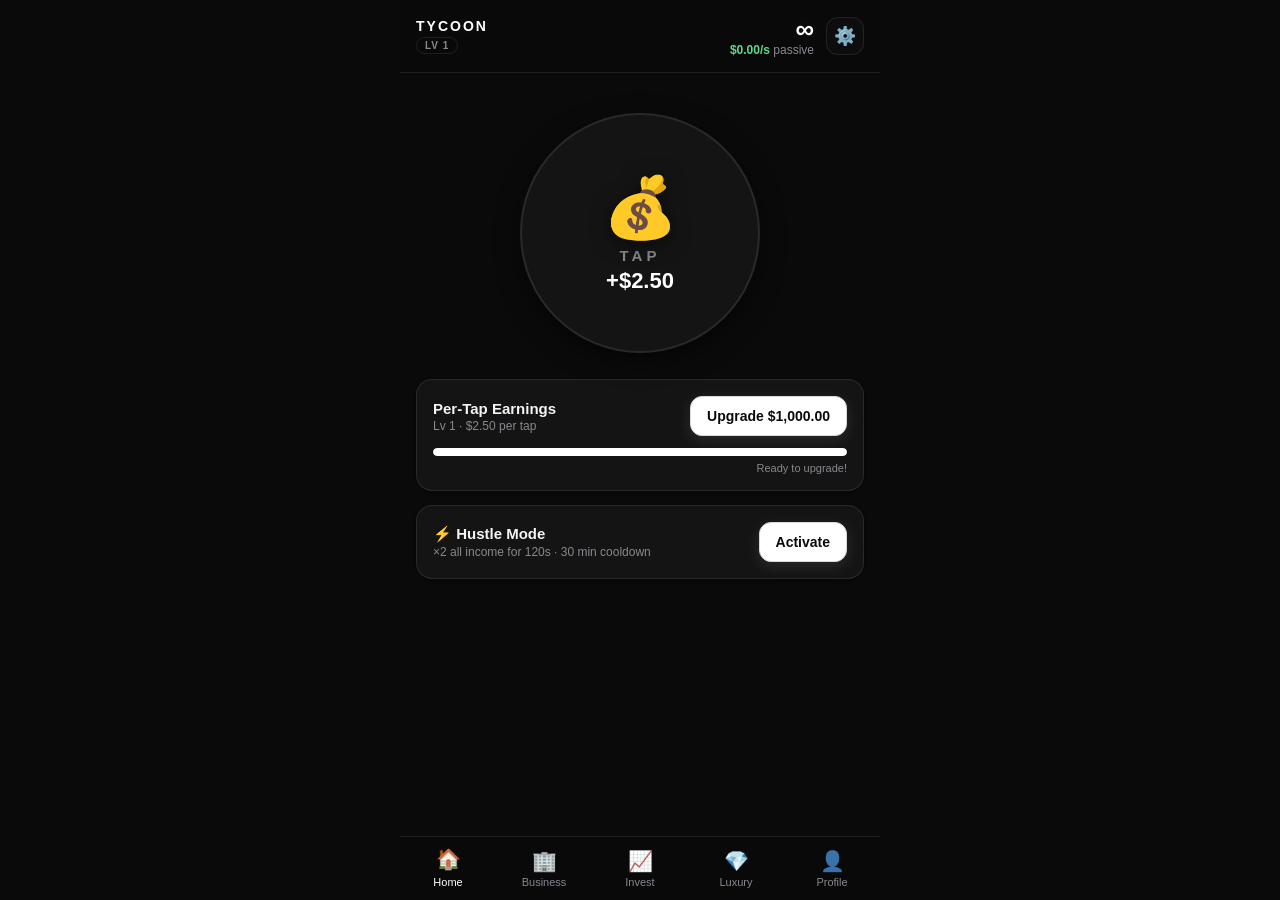
==== commit 9c87012c: "Replace blueprint/gradient theming with one monochrome design system + dark/light toggle Retires the" ====
--- a/index.html
+++ b/index.html
@@ -3,18 +3,18 @@
 <head>
   <meta charset="UTF-8" />
   <meta name="viewport" content="width=device-width, initial-scale=1.0, maximum-scale=1.0, user-scalable=no, viewport-fit=cover" />
-  <meta name="theme-color" content="#ffffff" />
+  <meta name="theme-color" content="#0A0A0B" />
   <meta name="apple-mobile-web-app-capable" content="yes" />
   <meta name="apple-mobile-web-app-status-bar-style" content="default" />
   <meta name="apple-mobile-web-app-title" content="Tycoon" />
   <title>Tycoon — Idle Business Empire</title>
-  <!-- Apply the saved theme before first paint to avoid a flash. Default light. -->
+  <!-- Apply the saved theme before first paint to avoid a flash. Default dark. -->
   <script>
     try {
-      if (localStorage.getItem('tycoon_theme') === 'dark') {
-        document.documentElement.setAttribute('data-theme', 'dark');
+      if (localStorage.getItem('tycoon_theme') === 'light') {
+        document.documentElement.setAttribute('data-theme', 'light');
         var m = document.querySelector('meta[name="theme-color"]');
-        if (m) m.setAttribute('content', '#0d0f14');
+        if (m) m.setAttribute('content', '#FAFAF8');
       }
     } catch (e) {}
   </script>
@@ -65,6 +65,7 @@
   <script src="js/data/research.js"></script>
   <script src="js/data/signature.js"></script>
   <script src="js/data/employees.js"></script>
+  <script src="js/data/marketing.js"></script>
   <script src="js/state.js"></script>
   <script src="js/engine.js"></script>
   <script src="js/mechanics.js"></script>
@@ -74,7 +75,15 @@
   <script src="js/assets.js"></script>
   <script src="js/tap.js"></script>
   <script src="js/businesses.js"></script>
+  <script src="js/bizdash.js"></script>
   <script src="js/invest.js"></script>
+  <script src="js/hiring.js"></script>
+  <script src="js/marketing.js"></script>
+  <script src="js/banking.js"></script>
+  <script src="js/legal.js"></script>
+  <script src="js/tax.js"></script>
+  <script src="js/training.js"></script>
+  <script src="js/shop.js"></script>
   <script src="js/assetstab.js"></script>
   <script src="js/ui.js"></script>
   <script src="js/profile.js"></script>
--- a/css/styles.css
+++ b/css/styles.css
@@ -1,57 +1,78 @@
 /* =========================================================================
- * styles.css — Dark, modern, mobile-first theme. Gold = money.
- * ========================================================================= */
-
-/* =========================================================================
- * Theming. LIGHT is the default (:root); DARK is opt-in via
- * <html data-theme="dark">. Everything is driven by these variables so both
- * themes work everywhere with nothing hard-coded. `--gold` is the semantic
- * ACCENT (a blue that reads on white in light; the classic gold in dark).
+ * styles.css — ONE monochrome design system, Dark (default) / Light.
+ * -------------------------------------------------------------------------
+ * Every screen (including what used to be the separate Product Studio/
+ * Hiring/Marketing "blueprint" reskin) reads from this single token set —
+ * nothing hard-coded. --green/--red are the ONLY colors in the app, reserved
+ * strictly for positive/negative money figures.
+ *
+ * Old token names are kept (--gold, --bg-elev, --line, --danger, ...) as the
+ * ones ~450 component rules across this file already reference — only their
+ * VALUES changed here, all pointing at the new monochrome palette. New
+ * screens should reach for the canonical names directly: --bg, --bg-mid,
+ * --surface, --border, --text, --muted, --accent-bg, --accent-text, --green,
+ * --red — --gold/--bg-elev/--bg-elev-2/--line/--danger/--accent-ink are
+ * exact aliases of --accent-bg/--surface/--bg-mid/--border/--red/--accent-text
+ * respectively, kept only so the existing call sites don't all need touching.
  * ========================================================================= */
 :root {
-  --bg:        #ffffff;   /* app background (near-white) */
-  --bg-elev:   #ffffff;   /* cards / elevated surfaces */
-  --bg-elev-2: #f3f5f8;   /* nested surfaces */
-  --line:      #e6e9ef;   /* borders / dividers */
-  --text:      #0f172a;   /* bold near-black */
-  --muted:     #667085;   /* soft grey secondary */
-  --gold:      #2563eb;   /* ACCENT — buttons & highlights (reads on white) */
-  --gold-deep: #1d4ed8;
-  --gold-glow: rgba(37, 99, 235, 0.16);
-  --green:     #16a34a;   /* up */
-  --danger:    #dc2626;   /* down */
-  --green-soft: rgba(22, 163, 74, 0.12);
-  --accent-ink: #ffffff;  /* text on accent buttons */
-  --topbar-bg: rgba(255, 255, 255, 0.92);
-  --nav-bg:    rgba(255, 255, 255, 0.96);
-  --shadow:    rgba(15, 23, 42, 0.08);
-  --chart-grid: #eef1f5;
-  --chart-fill-top: rgba(37, 99, 235, 0.16);
-  --chart-fill-bot: rgba(37, 99, 235, 0);
+  /* ---- Dark (default) ---- */
+  --bg:        #0A0A0B;
+  --bg-mid:    #0D0D0F;
+  --surface:   rgba(255, 255, 255, 0.045);
+  --border:    rgba(255, 255, 255, 0.09);
+  --text:      #F4F4F3;
+  --muted:     #87898F;
+  --accent-bg: #FFFFFF;
+  --accent-text: #0A0A0B;
+  --accent-deep: #D8D8D6;              /* pressed/hover shade of the accent */
+  --accent-glow: rgba(255, 255, 255, 0.10); /* soft tint for active/selected states */
+  --green:     #5FD98A;
+  --red:       #E2665A;
+  --green-soft: rgba(95, 217, 138, 0.15);
+
+  /* ---- Back-compat aliases — every existing var(--X) call site below
+     keeps working unchanged, now resolving to the new monochrome values. ---- */
+  --bg-elev:   var(--surface);
+  --bg-elev-2: var(--bg-mid);
+  --line:      var(--border);
+  --gold:      var(--accent-bg);
+  --gold-deep: var(--accent-deep);
+  --gold-glow: var(--accent-glow);
+  --danger:    var(--red);
+  --accent-ink: var(--accent-text);
+
+  --topbar-bg: rgba(10, 10, 11, 0.92);
+  --nav-bg:    rgba(10, 10, 11, 0.96);
+  --shadow:    rgba(0, 0, 0, 0.5);
+  --chart-grid: rgba(255, 255, 255, 0.07);
+  --chart-fill-top: rgba(255, 255, 255, 0.14);
+  --chart-fill-bot: rgba(255, 255, 255, 0);
   --radius:    16px;
   --nav-h:     64px;
   --top-h:     72px;
 }
-:root[data-theme="dark"] {
-  --bg:        #0d0f14;
-  --bg-elev:   #161a23;
-  --bg-elev-2: #1e2430;
-  --line:      #262d3a;
-  --text:      #eef1f6;
-  --muted:     #8a93a6;
-  --gold:      #f5c451;   /* accent stays gold in the dark theme */
-  --gold-deep: #d4a017;
-  --gold-glow: rgba(245, 196, 81, 0.35);
-  --green:     #3ddc84;
-  --danger:    #ff5d5d;
-  --green-soft: rgba(61, 220, 132, 0.15);
-  --accent-ink: #2a1e00;
-  --topbar-bg: linear-gradient(180deg, #12151d 0%, rgba(13, 15, 20, 0.92) 100%);
-  --nav-bg:    rgba(18, 21, 29, 0.96);
-  --shadow:    rgba(0, 0, 0, 0.5);
-  --chart-grid: #1e2430;
-  --chart-fill-top: rgba(245, 196, 81, 0.26);
-  --chart-fill-bot: rgba(245, 196, 81, 0);
+:root[data-theme="light"] {
+  --bg:        #FAFAF8;
+  --bg-mid:    #F3F3F1;
+  --surface:   #FFFFFF;
+  --border:    rgba(0, 0, 0, 0.08);
+  --text:      #101113;
+  --muted:     #71747B;
+  --accent-bg: #101113;
+  --accent-text: #FFFFFF;
+  --accent-deep: #000000;
+  --accent-glow: rgba(0, 0, 0, 0.06);
+  --green:     #1E9E56;
+  --red:       #C4453A;
+  --green-soft: rgba(30, 158, 86, 0.12);
+
+  --topbar-bg: rgba(250, 250, 248, 0.92);
+  --nav-bg:    rgba(255, 255, 255, 0.96);
+  --shadow:    rgba(16, 17, 19, 0.08);
+  --chart-grid: rgba(0, 0, 0, 0.06);
+  --chart-fill-top: rgba(16, 17, 19, 0.10);
+  --chart-fill-bot: rgba(16, 17, 19, 0);
 }
 
 * { box-sizing: border-box; margin: 0; padding: 0; }
@@ -188,7 +209,7 @@
 .btn:active { transform: scale(0.96); }
 .btn:disabled { opacity: 0.45; cursor: not-allowed; }
 .btn-gold {
-  background: linear-gradient(180deg, var(--gold) 0%, var(--gold-deep) 100%);
+  background: var(--gold);
   color: var(--accent-ink);
   border-color: var(--gold-deep);
   box-shadow: 0 4px 16px var(--gold-glow);
@@ -201,18 +222,16 @@
 .tap-zone {
   width: 240px; height: 240px;
   border-radius: 50%;
-  border: 3px solid var(--gold-deep);
-  background:
-    radial-gradient(circle at 50% 38%, var(--gold-glow), transparent 70%),
-    var(--bg-elev);
-  color: var(--gold);
+  border: 2px solid var(--border);
+  background: var(--surface);
+  color: var(--text);
   display: flex; flex-direction: column;
   align-items: center; justify-content: center;
   gap: 4px;
   cursor: pointer;
   position: relative;
   margin: 22px 0 26px;
-  box-shadow: 0 0 40px var(--gold-glow), inset 0 0 30px var(--gold-glow);
+  box-shadow: 0 8px 24px var(--shadow);
   transition: transform 0.06s;
   touch-action: manipulation;
 }
@@ -222,7 +241,7 @@
 .tap-zone.tap-pop { animation: tapPop 0.18s ease; }
 @keyframes tapPop {
   0% { transform: scale(1); }
-  40% { transform: scale(0.93); box-shadow: 0 0 60px var(--gold-glow); }
+  40% { transform: scale(0.93); box-shadow: 0 10px 30px var(--shadow); }
   100% { transform: scale(1); }
 }
 
@@ -239,7 +258,7 @@
 .progress-fill {
   height: 100%;
   width: 0%;
-  background: linear-gradient(90deg, var(--gold-deep), var(--gold));
+  background: var(--gold);
   border-radius: 6px;
   transition: width 0.25s ease;
 }
@@ -419,6 +438,50 @@
   font-size: 12px; font-weight: 700; padding: 7px 11px;
   color: var(--muted); border: 1px dashed var(--line); border-radius: 20px;
 }
+
+/* ---------------------------------------------------------- */
+/* Dedicated business page (js/bizdash.js) — a fullscreen shell in the
+ * Business tab's own look (same shared monochrome tokens/cards as
+ * everything above). Structurally mirrors the stock side's .tc-screen
+ * (header, hero, tabs, body) — but styled and named as the Business
+ * tab's own page. */
+.bizd-screen {
+  position: fixed; inset: 0; z-index: 320; background: var(--bg);
+  display: flex; flex-direction: column; overflow-y: auto;
+  padding: calc(env(safe-area-inset-top) + 12px) 14px calc(env(safe-area-inset-bottom) + 18px);
+  animation: fadeIn 0.16s ease;
+}
+.bizd-head { display: flex; align-items: center; gap: 10px; margin-bottom: 14px; }
+.bizd-head .bizd-id { flex: 1; min-width: 0; }
+.bizd-co-name { font-size: 19px; font-weight: 800; line-height: 1.1; }
+.bizd-co-sub { font-size: 12px; color: var(--muted); margin-top: 3px; white-space: nowrap; overflow: hidden; text-overflow: ellipsis; }
+.bizd-level {
+  font-size: 12px; font-weight: 800; color: var(--gold);
+  background: var(--gold-glow); border: 1px solid var(--gold); border-radius: 999px; padding: 3px 10px;
+}
+
+.bizd-hero {
+  background: linear-gradient(135deg, var(--bg-elev), var(--bg-elev-2));
+  border: 1px solid var(--line); border-radius: 16px; padding: 15px 16px; margin-bottom: 14px;
+  box-shadow: 0 2px 10px var(--shadow);
+}
+.bizd-hero-label { font-size: 11px; font-weight: 800; letter-spacing: 0.6px; text-transform: uppercase; color: var(--muted); }
+.bizd-hero-value { font-size: 30px; font-weight: 800; color: var(--gold); font-variant-numeric: tabular-nums; line-height: 1.1; margin: 3px 0 5px; }
+.bizd-hero-sub { font-size: 11.5px; color: var(--muted); }
+
+.bizd-tabs {
+  display: flex; gap: 4px; background: var(--bg-elev-2); border: 1px solid var(--line);
+  border-radius: 12px; padding: 4px; margin-bottom: 14px; position: sticky; top: 0; z-index: 2;
+}
+.bizd-tab {
+  flex: 1; text-align: center; background: none; border: none; color: var(--muted);
+  font-family: inherit; font-size: 12px; font-weight: 700; padding: 8px 2px;
+  border-radius: 9px; cursor: pointer;
+}
+.bizd-tab.on { background: var(--gold); color: var(--accent-ink); }
+.bizd-body { flex: 1; }
+.bizd-empty { color: var(--muted); text-align: center; padding: 26px 12px; font-size: 14px; }
+.biz-manage-btn { margin-top: 8px; }
 
 /* Market direction */
 .up { color: var(--green); font-weight: 700; }
@@ -622,11 +685,12 @@
 .logo-tile svg { width: 100%; height: 100%; display: block; }
 .logo-tile.lg { width: 52px; height: 52px; }
 .logo-tile.sm { width: 26px; height: 26px; vertical-align: -6px; }
-/* Property tiles: a rounded, tinted badge holding the property emoji, so real
-   estate rows sit flush with the generated/designed asset logos. */
+/* Property/luxury-item tiles: a rounded neutral badge holding the item
+   emoji, so these rows sit flush with the generated/designed asset logos —
+   monochrome, differentiated by icon shape only, never by hue. */
 .logo-tile.estate-tile {
   display: inline-flex; align-items: center; justify-content: center;
-  background: var(--ph, #223); border-radius: 24%;
+  background: var(--bg-mid); border: 1px solid var(--border); border-radius: 24%;
 }
 .logo-tile.estate-tile .estate-emoji { font-size: 22px; line-height: 1; }
 .logo-tile.lg.estate-tile .estate-emoji { font-size: 30px; }
@@ -652,8 +716,7 @@
 .hub-logo {
   width: 54px; height: 54px; border-radius: 16px; flex-shrink: 0;
   display: inline-flex; align-items: center; justify-content: center;
-  background: linear-gradient(135deg, #6366f1, #a855f7);
-  box-shadow: 0 6px 18px rgba(99, 102, 241, 0.28);
+  background: var(--bg-mid); border: 1px solid var(--border); color: var(--text);
 }
 .hub-logo-svg { width: 32px; height: 32px; display: block; }
 .hub-text { flex: 1; min-width: 0; display: flex; flex-direction: column; gap: 3px; }
@@ -661,44 +724,25 @@
 .hub-sub { font-size: 12.5px; font-weight: 500; color: var(--muted); line-height: 1.35; }
 .hub-arrow { font-size: 28px; color: var(--muted); line-height: 1; flex-shrink: 0; }
 
-/* Each service reads as its own modern colour — a soft card wash + tinted
-   border, with a bold matching logo tile. */
-.hub-finances {
-  background: linear-gradient(135deg, rgba(99, 102, 241, 0.08), rgba(168, 85, 247, 0.04));
-  border-color: rgba(99, 102, 241, 0.30);
-}
-.hub-finances .hub-logo {
-  background: linear-gradient(135deg, #6366f1, #a855f7);
-  box-shadow: 0 6px 18px rgba(99, 102, 241, 0.32);
-}
-.hub-marketing {
-  background: linear-gradient(135deg, rgba(236, 72, 153, 0.08), rgba(249, 115, 22, 0.05));
-  border-color: rgba(236, 72, 153, 0.30);
-}
-.hub-marketing .hub-logo {
-  background: linear-gradient(135deg, #ec4899, #f97316);
-  box-shadow: 0 6px 18px rgba(236, 72, 153, 0.32);
-}
-.hub-hiring {
-  background: linear-gradient(135deg, rgba(20, 184, 166, 0.08), rgba(34, 197, 94, 0.05));
-  border-color: rgba(20, 184, 166, 0.30);
-}
-.hub-hiring .hub-logo {
-  background: linear-gradient(135deg, #14b8a6, #22c55e);
-  box-shadow: 0 6px 18px rgba(20, 184, 166, 0.32);
-}
-
-/* "Bought out" (100% owned) marker — a gold crown pill + a soft gold wash. */
+/* Every service (.hub-finances/.hub-marketing/.hub-hiring/etc., still one
+   class per service in the markup) now just reads as a normal .card — same
+   neutral surface + border, differentiated by icon shape only, never by
+   hue (the monochrome design system has no other colors besides green/red
+   for money). No per-service override needed any more. */
+
+/* "Bought out" (100% owned) marker — an outlined status pill, per the
+   shared Status Pill component (outlined, --text label; green/red are
+   reserved strictly for money figures, and "Owned" isn't one). */
 .owned-tag {
   display: inline-flex; align-items: center; gap: 3px; vertical-align: middle;
   font-size: 9.5px; font-weight: 800; letter-spacing: 0.4px; text-transform: uppercase;
-  color: var(--accent-ink); background: linear-gradient(135deg, var(--gold-deep), var(--gold));
+  color: var(--text); background: var(--surface); border: 1px solid var(--border);
   padding: 2px 7px; border-radius: 999px; margin-left: 7px; white-space: nowrap;
-  box-shadow: 0 1px 5px var(--gold-glow); position: relative; top: -1px;
+  position: relative; top: -1px;
 }
 .asset-row.owned {
-  background: linear-gradient(90deg, var(--gold-glow), transparent 55%);
-  box-shadow: inset 3px 0 0 var(--gold);
+  background: var(--surface);
+  box-shadow: inset 3px 0 0 var(--border);
 }
 .asset-sym.big .owned-tag { font-size: 10.5px; padding: 3px 9px; }
 
@@ -763,14 +807,6 @@
 .pf-empty-sub { font-size: 14px; color: var(--muted); margin-bottom: 14px; }
 .pf-empty .btn-wide { max-width: 280px; }
 
-/* Portfolio page — "Manage" section: fully-owned stocks/coins, run right here. */
-.pf-manage-head { margin-top: 22px; }
-.pf-manage-list { display: flex; flex-direction: column; gap: 10px; }
-.pf-manage-card { margin-bottom: 0; }
-.pf-manage-card .card-title { display: flex; align-items: center; gap: 10px; }
-.pf-manage-name { min-width: 0; overflow: hidden; text-overflow: ellipsis; white-space: nowrap; }
-.pf-manage-card .tc-entry-stats { margin-top: 10px; }
-
 /* Search bar */
 .search-wrap {
   position: relative; margin-bottom: 12px;
@@ -845,8 +881,8 @@
 }
 .trade-btn { flex: 1; padding: 14px; font-size: 16px; }
 
-/* Buyout + manage */
-.buyout-card, .manage-card { border-color: var(--gold-deep); }
+/* Buyout / owned */
+.buyout-card { border-color: var(--gold-deep); }
 
 /* Modern buyout card */
 .buyout-head { display: flex; align-items: center; justify-content: space-between; gap: 12px; }
@@ -856,7 +892,7 @@
   background: var(--gold-glow); border-radius: 20px; padding: 4px 12px; white-space: nowrap;
 }
 .buyout-bar { height: 8px; background: var(--bg-elev-2); border-radius: 8px; overflow: hidden; margin: 14px 0; }
-.buyout-fill { height: 100%; border-radius: 8px; background: linear-gradient(90deg, var(--gold-deep), var(--gold)); transition: width 0.25s ease; }
+.buyout-fill { height: 100%; border-radius: 8px; background: var(--gold); transition: width 0.25s ease; }
 .buyout-stats { display: flex; gap: 10px; }
 .buyout-stats > div {
   flex: 1; background: var(--bg-elev-2); border-radius: 12px; padding: 11px 12px;
@@ -865,14 +901,6 @@
 .buyout-stats span { font-size: 10px; font-weight: 700; letter-spacing: 0.4px; text-transform: uppercase; color: var(--muted); }
 .buyout-stats b { font-size: 16px; font-weight: 800; font-variant-numeric: tabular-nums; }
 .buyout-note { font-size: 12px; color: var(--muted); line-height: 1.5; margin-top: 12px; }
-.manage-grid { display: grid; grid-template-columns: 1fr 1fr; gap: 10px; margin-top: 12px; }
-.manage-btn {
-  display: flex; flex-direction: column; align-items: flex-start; gap: 3px;
-  text-align: left; padding: 12px; height: auto; line-height: 1.3;
-}
-.manage-btn b { font-size: 13px; }
-.manage-btn small { font-size: 10px; color: var(--muted); font-weight: 600; }
-.manage-btn:disabled small { color: var(--muted); }
 
 /* Trade ticket */
 .ticket { max-width: 360px; text-align: left; }
@@ -892,7 +920,7 @@
 }
 .slider::-webkit-slider-thumb {
   -webkit-appearance: none; appearance: none; width: 24px; height: 24px; border-radius: 50%;
-  background: linear-gradient(180deg, var(--gold), var(--gold-deep)); cursor: pointer;
+  background: var(--gold); cursor: pointer;
   border: 2px solid var(--bg); box-shadow: 0 0 10px var(--gold-glow);
 }
 .slider::-moz-range-thumb {
@@ -967,7 +995,7 @@
 /* Item visual: coloured placeholder that a drop-in image covers */
 .asset-visual {
   position: relative; height: 96px; border-radius: 12px;
-  background: linear-gradient(160deg, var(--ph, #1e2430) 0%, var(--bg-elev-2) 100%);
+  background: linear-gradient(160deg, var(--bg-elev) 0%, var(--bg-elev-2) 100%);
   display: flex; align-items: center; justify-content: center;
   overflow: hidden; margin-bottom: 10px;
 }
@@ -1131,7 +1159,7 @@
 }
 .tc-sig-trait-badge {
   display: inline-block; font-size: 9.5px; font-weight: 800; letter-spacing: 0.5px; text-transform: uppercase;
-  color: var(--accent-ink); background: linear-gradient(135deg, var(--gold-deep), var(--gold));
+  color: var(--accent-ink); background: var(--gold);
   padding: 2px 8px; border-radius: 999px; margin-bottom: 7px;
 }
 .tc-sig-trait-name { font-size: 15px; font-weight: 800; }
@@ -1145,7 +1173,7 @@
 }
 .tc-sig-step.is-locked { opacity: 0.55; }
 .tc-sig-step.is-next { border-color: var(--gold); box-shadow: inset 3px 0 0 var(--gold); }
-.tc-sig-step.is-done { background: linear-gradient(90deg, var(--gold-glow), transparent 60%); }
+.tc-sig-step.is-done { background: var(--accent-glow); }
 .tc-sig-num, .tc-sig-tick {
   width: 26px; height: 26px; border-radius: 50%; flex-shrink: 0; margin-top: 1px;
   display: flex; align-items: center; justify-content: center; font-size: 13px; font-weight: 800;
@@ -1167,7 +1195,7 @@
   text-align: left; background: var(--bg-elev); border: 1px solid var(--line); border-radius: 13px;
   padding: 12px; cursor: pointer; font-family: inherit; color: var(--text); width: 100%;
 }
-.tc-sig-stance.on { border-color: var(--gold); box-shadow: inset 3px 0 0 var(--gold); background: linear-gradient(90deg, var(--gold-glow), transparent 65%); }
+.tc-sig-stance.on { border-color: var(--gold); box-shadow: inset 3px 0 0 var(--gold); background: var(--accent-glow); }
 .tc-sig-stance-top { display: flex; align-items: center; gap: 8px; }
 .tc-sig-stance-top b { font-size: 14px; font-weight: 800; }
 .tc-sig-onflag {
@@ -1327,7 +1355,7 @@
 .tc-share-sub { font-size: 12px; color: var(--muted); margin-top: 6px; }
 .tc-share-sub b { color: var(--text); }
 .tc-share-track { height: 10px; background: var(--bg-elev-2); border-radius: 99px; overflow: hidden; margin-top: 12px; }
-.tc-share-you { height: 100%; background: linear-gradient(90deg, var(--gold-deep), var(--gold)); border-radius: 99px; transition: width 0.4s ease; }
+.tc-share-you { height: 100%; background: var(--gold); border-radius: 99px; transition: width 0.4s ease; }
 
 .tc-compete-grid { display: grid; grid-template-columns: 1fr 1fr; gap: 8px; }
 .tc-compete {
@@ -1396,61 +1424,49 @@
 .tc-event-desc { font-size: 13px; color: var(--muted); line-height: 1.45; margin-bottom: 13px; }
 .tc-event-btns { display: flex; gap: 8px; }
 
-/* Product Studio — wizard, name input, roles, review, product detail. */
+/* Product Studio wizard, name input, roles, review, product detail. */
 .tc-launch-head .tc-wiz-step { margin-left: auto; font-size: 11px; color: var(--muted); font-weight: 600; }
 
 /* =========================================================================
- * PRODUCT STUDIO — "Blueprint / Product Lab" reskin.
- * Every rule below is scoped under .tc-wizard-page so it only ever touches
- * the Product Studio launch flow — the rest of the company dashboard (R&D,
- * Market, product detail, etc.) keeps using the base .tc-chip/.tc-tag/…
- * rules untouched, even though this page reuses those class names.
+ * PRODUCT STUDIO / HIRING & TALENT / MARKETING & GROWTH — all now the SAME
+ * monochrome design system as the rest of the app (base tokens, aliased at
+ * the top of this file). .tc-wizard-page used to be a separate cyan/amber
+ * "blueprint" reskin scoped to just this flow; that reskin is retired —
+ * this wrapper now only provides the fullscreen layout/safe-area shell,
+ * with zero color or font overrides of its own, so every class inside it
+ * (.tc-chip, .tc-field-label, .tc-hint, .tc-tag, .icon-btn, .btn-gold, ...)
+ * renders through the exact same shared rules as everywhere else in the app.
  * ========================================================================= */
 .tc-wizard-page {
-  --bp-navy1: #0A2038; --bp-navy2: #0E2A47;
-  --bp-cyan: #6FD1EA; --bp-amber: #F2A93B;
-  --bp-text: #EDF4F8; --bp-muted: #7FA0B8;
-  --bp-line: rgba(111, 209, 234, 0.18); --bp-line-soft: rgba(111, 209, 234, 0.10);
-  --bp-panel: rgba(11, 32, 56, 0.55); --bp-panel-2: rgba(14, 42, 71, 0.6);
-  --bp-font-head: 'Oswald', 'Arial Narrow', 'Segoe UI', sans-serif;
-  --bp-font-body: 'Inter', -apple-system, BlinkMacSystemFont, 'Segoe UI', sans-serif;
-  --bp-font-mono: 'IBM Plex Mono', 'SFMono-Regular', Consolas, 'Liberation Mono', Menlo, monospace;
   display: flex; flex-direction: column; min-height: 100%; animation: fadeIn 0.16s ease;
-  color: var(--bp-text); font-family: var(--bp-font-body);
-  background:
-    repeating-linear-gradient(0deg, var(--bp-line-soft) 0 1px, transparent 1px 40px),
-    repeating-linear-gradient(90deg, var(--bp-line-soft) 0 1px, transparent 1px 40px),
-    linear-gradient(160deg, var(--bp-navy1), var(--bp-navy2));
+  background: var(--bg);
   margin: calc(-1 * (env(safe-area-inset-top) + 12px)) -14px calc(-1 * (env(safe-area-inset-bottom) + 18px));
   padding: calc(env(safe-area-inset-top) + 12px) 14px calc(env(safe-area-inset-bottom) + 18px);
 }
-.tc-wizard-page .amber { color: var(--bp-amber); font-weight: 800; }
-.tc-wizard-page .down { color: #e0687a; }
-.tc-wizard-page .muted { color: var(--bp-muted); }
+.tc-wizard-page .amber { color: var(--text); font-weight: 800; }
 
 /* Topbar */
 .tc-wiz-topbar { display: flex; align-items: center; gap: 10px; margin-bottom: 16px; }
 .tc-wiz-title { flex: 1; min-width: 0; text-align: center; }
-.tc-wiz-title .tc-wiz-co { font-family: var(--bp-font-mono); font-size: 10px; color: var(--bp-cyan); font-weight: 600; text-transform: uppercase; letter-spacing: 1.5px; }
-.tc-wiz-title b { font-family: var(--bp-font-head); font-size: 18px; font-weight: 600; text-transform: uppercase; letter-spacing: 1px; color: var(--bp-text); }
-.tc-wizard-page .icon-btn { background: rgba(111, 209, 234, 0.08); border: 1px solid var(--bp-line); color: var(--bp-cyan); }
+.tc-wiz-title .tc-wiz-co { font-size: 10px; color: var(--muted); font-weight: 600; text-transform: uppercase; letter-spacing: 1.5px; }
+.tc-wiz-title b { font-size: 18px; font-weight: 800; text-transform: uppercase; letter-spacing: 1px; color: var(--text); }
 
 /* Waypoint stepper: nodes on a connecting rail. */
 .tc-wiz-rail { position: relative; display: flex; justify-content: space-between; margin: 4px 4px 18px; }
 .tc-wiz-rail::before {
   content: ''; position: absolute; left: 12px; right: 12px; top: 9px; height: 2px;
-  background: var(--bp-line); z-index: 0;
+  background: var(--border); z-index: 0;
 }
 .tc-way { position: relative; z-index: 1; display: flex; flex-direction: column; align-items: center; gap: 5px; flex: 1; }
 .tc-way-node {
-  width: 18px; height: 18px; border-radius: 50%; background: var(--bp-navy2); border: 2px solid var(--bp-line);
-  display: flex; align-items: center; justify-content: center; font-size: 10px; font-weight: 800; color: var(--bp-cyan);
-}
-.tc-way small { font-family: var(--bp-font-head); font-size: 9px; color: var(--bp-muted); text-transform: uppercase; letter-spacing: 0.6px; }
-.tc-way.done .tc-way-node { background: var(--bp-cyan); border-color: var(--bp-cyan); color: #06222f; }
-.tc-way.done small { color: var(--bp-cyan); }
-.tc-way.on .tc-way-node { background: var(--bp-amber); border-color: var(--bp-amber); box-shadow: 0 0 0 4px rgba(242, 169, 59, 0.22), 0 0 12px rgba(242, 169, 59, 0.5); }
-.tc-way.on small { color: var(--bp-text); font-weight: 700; }
+  width: 18px; height: 18px; border-radius: 50%; background: var(--bg-mid); border: 2px solid var(--border);
+  display: flex; align-items: center; justify-content: center; font-size: 10px; font-weight: 800; color: var(--muted);
+}
+.tc-way small { font-size: 9px; color: var(--muted); text-transform: uppercase; letter-spacing: 0.6px; }
+.tc-way.done .tc-way-node { background: var(--accent-bg); border-color: var(--accent-bg); color: var(--accent-text); }
+.tc-way.done small { color: var(--text); }
+.tc-way.on .tc-way-node { background: var(--accent-bg); border-color: var(--accent-bg); box-shadow: 0 0 0 4px var(--accent-glow); color: var(--accent-text); }
+.tc-way.on small { color: var(--text); font-weight: 700; }
 
 /* Two-column reflow: side (live feedback) is first in markup — natural
    mobile stack order — but pinned to the right on wide viewports. */
@@ -1466,112 +1482,79 @@
   .tc-wiz-side { grid-column: 2; grid-row: 1; position: sticky; top: 14px; }
 }
 
-.tc-wizard-page .btn-gold {
-  background: linear-gradient(135deg, var(--bp-amber), #d98f22); color: #1a1206; border: none;
-  box-shadow: 0 4px 18px rgba(242, 169, 59, 0.35); font-family: var(--bp-font-head);
-  text-transform: uppercase; letter-spacing: 0.6px; font-weight: 600;
-}
-.tc-wizard-page .btn:not(.btn-gold) { background: rgba(111, 209, 234, 0.07); border: 1px solid var(--bp-line); color: var(--bp-cyan); }
-
 /* Sidebar cards. */
-.tc-side-card { background: var(--bp-panel); border: 1px solid var(--bp-line); border-radius: 14px; padding: 13px 14px; backdrop-filter: blur(2px); }
-.tc-side-title { font-family: var(--bp-font-head); font-size: 11.5px; text-transform: uppercase; letter-spacing: 1px; color: var(--bp-cyan); margin-bottom: 8px; display: flex; justify-content: space-between; align-items: baseline; }
-.tc-side-title .muted { font-family: var(--bp-font-mono); font-size: 9.5px; text-transform: none; letter-spacing: 0; }
+.tc-side-card { background: var(--surface); border: 1px solid var(--border); border-radius: 14px; padding: 13px 14px; backdrop-filter: blur(2px); }
+.tc-side-title { font-size: 11.5px; font-weight: 800; text-transform: uppercase; letter-spacing: 1px; color: var(--muted); margin-bottom: 8px; display: flex; justify-content: space-between; align-items: baseline; }
+.tc-side-title .muted { font-size: 9.5px; text-transform: none; letter-spacing: 0; }
 
 /* Quality gauge. */
 .tc-gauge-svg { width: 100%; height: auto; display: block; }
-.tc-gauge-track { fill: none; stroke: var(--bp-line); stroke-width: 9; stroke-linecap: round; }
-.tc-gauge-fill { fill: none; stroke: var(--bp-amber); stroke-width: 9; stroke-linecap: round; filter: drop-shadow(0 0 5px rgba(242, 169, 59, 0.55)); }
+.tc-gauge-track { fill: none; stroke: var(--border); stroke-width: 9; stroke-linecap: round; }
+.tc-gauge-fill { fill: none; stroke: var(--accent-bg); stroke-width: 9; stroke-linecap: round; }
 .tc-gauge-read { text-align: center; margin-top: -8px; }
-.tc-gauge-read b { font-family: var(--bp-font-mono); font-size: 26px; font-weight: 700; color: var(--bp-text); display: block; line-height: 1; }
-.tc-gauge-read span { font-family: var(--bp-font-head); font-size: 10.5px; letter-spacing: 1px; text-transform: uppercase; color: var(--bp-cyan); }
-.tc-wiz-metrics { display: grid; grid-template-columns: repeat(3, 1fr); gap: 8px; margin-top: 12px; padding-top: 12px; border-top: 1px solid var(--bp-line); }
+.tc-gauge-read b { font-size: 26px; font-weight: 800; color: var(--text); display: block; line-height: 1; font-variant-numeric: tabular-nums; }
+.tc-gauge-read span { font-size: 10.5px; font-weight: 800; letter-spacing: 1px; text-transform: uppercase; color: var(--muted); }
+.tc-wiz-metrics { display: grid; grid-template-columns: repeat(3, 1fr); gap: 8px; margin-top: 12px; padding-top: 12px; border-top: 1px solid var(--border); }
 .tc-wiz-metrics > div { text-align: center; }
-.tc-wiz-metrics span { display: block; font-family: var(--bp-font-mono); font-size: 8.5px; color: var(--bp-muted); text-transform: uppercase; letter-spacing: 0.4px; margin-bottom: 3px; }
-.tc-wiz-metrics b { font-family: var(--bp-font-mono); font-size: 12px; font-variant-numeric: tabular-nums; color: var(--bp-text); }
-
-/* Market Intel radar. */
+.tc-wiz-metrics span { display: block; font-size: 8.5px; color: var(--muted); text-transform: uppercase; letter-spacing: 0.4px; margin-bottom: 3px; }
+.tc-wiz-metrics b { font-size: 12px; font-variant-numeric: tabular-nums; color: var(--text); }
+
+/* Market Intel radar — two series told apart by weight/tint, not hue:
+   "build" (this product, yours) gets the accent; "demand" (ambient market
+   data) stays muted. */
 .tc-radar { width: 100%; height: auto; display: block; margin-top: 2px; }
-.tc-radar-ring { fill: none; stroke: var(--bp-line); stroke-width: 1; }
-.tc-radar-axis { stroke: var(--bp-line); stroke-width: 1; }
-.tc-radar-demand { fill: rgba(111, 209, 234, 0.20); stroke: var(--bp-cyan); stroke-width: 1.6; }
-.tc-radar-build { fill: rgba(242, 169, 59, 0.20); stroke: var(--bp-amber); stroke-width: 1.6; }
-.tc-radar-label { fill: var(--bp-muted); font-family: var(--bp-font-mono); font-size: 7px; text-transform: uppercase; letter-spacing: 0.3px; }
-.tc-radar-legend { display: flex; gap: 14px; justify-content: center; margin-top: 4px; font-family: var(--bp-font-mono); font-size: 9.5px; color: var(--bp-muted); }
+.tc-radar-ring { fill: none; stroke: var(--border); stroke-width: 1; }
+.tc-radar-axis { stroke: var(--border); stroke-width: 1; }
+.tc-radar-demand { fill: var(--bg-mid); stroke: var(--muted); stroke-width: 1.6; }
+.tc-radar-build { fill: var(--accent-glow); stroke: var(--accent-bg); stroke-width: 1.6; }
+.tc-radar-label { fill: var(--muted); font-size: 7px; text-transform: uppercase; letter-spacing: 0.3px; }
+.tc-radar-legend { display: flex; gap: 14px; justify-content: center; margin-top: 4px; font-size: 9.5px; color: var(--muted); }
 .tc-leg-dot { display: inline-block; width: 7px; height: 7px; border-radius: 50%; margin-right: 4px; vertical-align: middle; }
-.tc-leg-dot.demand { background: var(--bp-cyan); }
-.tc-leg-dot.build { background: var(--bp-amber); }
-
-/* Rival Watch. */
-.tc-rival-you { padding-bottom: 9px; margin-bottom: 9px; border-bottom: 1px dashed var(--bp-line); }
-.tc-rival-you > span { font-family: var(--bp-font-head); font-size: 10px; letter-spacing: 0.6px; text-transform: uppercase; color: var(--bp-text); display: block; margin-bottom: 5px; }
-.tc-rival-row { padding-top: 9px; margin-top: 9px; border-top: 1px solid var(--bp-line); }
+.tc-leg-dot.demand { background: var(--muted); }
+.tc-leg-dot.build { background: var(--accent-bg); }
+
+/* Rival Watch — "you" gets the accent; rivals stay neutral. */
+.tc-rival-you { padding-bottom: 9px; margin-bottom: 9px; border-bottom: 1px dashed var(--border); }
+.tc-rival-you > span { font-size: 10px; font-weight: 800; letter-spacing: 0.6px; text-transform: uppercase; color: var(--text); display: block; margin-bottom: 5px; }
+.tc-rival-row { padding-top: 9px; margin-top: 9px; border-top: 1px solid var(--border); }
 .tc-rival-row:first-of-type { border-top: none; margin-top: 0; padding-top: 0; }
-.tc-rival-name { font-family: var(--bp-font-head); font-size: 12px; letter-spacing: 0.3px; color: var(--bp-cyan); margin-bottom: 5px; }
+.tc-rival-name { font-size: 12px; font-weight: 700; letter-spacing: 0.3px; color: var(--text); margin-bottom: 5px; }
 .tc-rival-bar-line { display: flex; align-items: center; gap: 7px; margin-top: 4px; }
-.tc-rival-bar-line span { font-family: var(--bp-font-mono); font-size: 8.5px; color: var(--bp-muted); text-transform: uppercase; width: 34px; flex: 0 0 auto; }
-.tc-rival-bar { flex: 1; height: 5px; background: rgba(111, 209, 234, 0.10); border-radius: 99px; overflow: hidden; }
+.tc-rival-bar-line span { font-size: 8.5px; color: var(--muted); text-transform: uppercase; width: 34px; flex: 0 0 auto; }
+.tc-rival-bar { flex: 1; height: 5px; background: var(--bg-mid); border-radius: 99px; overflow: hidden; }
 .tc-rival-bar-fill { height: 100%; border-radius: 99px; }
-.tc-rival-bar-fill.price { background: var(--bp-cyan); }
-.tc-rival-bar-fill.qual { background: var(--bp-amber); }
-.tc-rival-bar-fill.you { background: var(--bp-text); }
-.tc-rival-bar-line b { font-family: var(--bp-font-mono); font-size: 10.5px; color: var(--bp-text); flex: 0 0 auto; font-variant-numeric: tabular-nums; }
-
-/* Shared dashboard classes, restyled only inside the Studio. */
-.tc-wizard-page .tc-field-label { font-family: var(--bp-font-head); font-size: 11.5px; text-transform: uppercase; letter-spacing: 0.7px; color: var(--bp-cyan); margin: 16px 2px 8px; font-weight: 500; }
-.tc-wizard-page .tc-field-label .muted { font-family: var(--bp-font-body); text-transform: none; letter-spacing: 0; font-size: 11.5px; }
-.tc-wizard-page .tc-hint { font-size: 12.5px; color: var(--bp-muted); line-height: 1.5; margin: 4px 2px 14px; }
-.tc-wizard-page .tc-chip {
-  background: var(--bp-panel-2); border: 1px solid var(--bp-line); color: var(--bp-text);
-  font-family: var(--bp-font-mono); font-size: 11.5px; border-radius: 8px; padding: 8px 10px;
-}
-.tc-wizard-page .tc-chip.on { background: rgba(242, 169, 59, 0.16); border-color: var(--bp-amber); color: var(--bp-amber); box-shadow: 0 0 10px rgba(242, 169, 59, 0.22); }
-.tc-wizard-page .tc-tag { font-family: var(--bp-font-mono); background: rgba(111, 209, 234, 0.12); color: var(--bp-cyan); }
-.tc-wizard-page .tc-tag.gold { background: rgba(242, 169, 59, 0.16); color: var(--bp-amber); }
-.tc-wizard-page .tc-section-label { color: var(--bp-cyan); font-family: var(--bp-font-head); text-transform: uppercase; letter-spacing: 0.7px; }
-.tc-wizard-page .tc-detail-grid { }
-.tc-wizard-page .tc-dstat { background: var(--bp-panel-2); border: 1px solid var(--bp-line); }
-.tc-wizard-page .tc-dstat span { color: var(--bp-muted); }
-.tc-wizard-page .tc-dstat b { font-family: var(--bp-font-mono); color: var(--bp-text); }
-.tc-wizard-page .tc-rev-title { font-family: var(--bp-font-head); font-size: 19px; text-transform: uppercase; letter-spacing: 0.6px; font-weight: 600; color: var(--bp-text); }
-.tc-wizard-page .tc-rev-sub { color: var(--bp-muted); }
-.tc-wizard-page .tc-rev-list { background: var(--bp-panel-2); border: 1px solid var(--bp-line); }
-.tc-wizard-page .tc-rev-row { border-top-color: var(--bp-line); }
-.tc-wizard-page .tc-rev-row span { color: var(--bp-muted); }
-.tc-wizard-page .tc-rev-row b { font-family: var(--bp-font-mono); color: var(--bp-text); }
-.tc-wizard-page .tc-tier-detail { background: var(--bp-panel-2); border: 1px solid var(--bp-line); }
-.tc-wizard-page .tc-tierstat span { color: var(--bp-muted); font-family: var(--bp-font-mono); }
-.tc-wizard-page .tc-tierstat b { font-family: var(--bp-font-mono); color: var(--bp-text); }
-.tc-wizard-page .tc-tierstat b.up { color: var(--bp-cyan); }
-.tc-wizard-page .tc-tierstat b.down { color: #e0687a; }
-
-/* Name field — engraved plate with a static cursor bar. */
+.tc-rival-bar-fill.price { background: var(--muted); }
+.tc-rival-bar-fill.qual { background: var(--text); }
+.tc-rival-bar-fill.you { background: var(--accent-bg); }
+.tc-rival-bar-line b { font-size: 10.5px; color: var(--text); flex: 0 0 auto; font-variant-numeric: tabular-nums; }
+
+/* Name field — a plain bordered input plate with a static cursor bar. */
 .tc-wizard-page .tc-name-plate {
-  position: relative; background: rgba(4, 16, 29, 0.55); border: 1px solid var(--bp-line); border-radius: 8px;
-  box-shadow: inset 0 2px 5px rgba(0,0,0,0.35); margin-bottom: 4px;
+  position: relative; background: var(--bg-mid); border: 1px solid var(--border); border-radius: 8px;
+  margin-bottom: 4px;
 }
 .tc-wizard-page .tc-name-input {
-  width: 100%; background: none; border: none; color: var(--bp-text); font-family: var(--bp-font-mono);
+  width: 100%; background: none; border: none; color: var(--text);
   font-size: 15px; font-weight: 600; letter-spacing: 0.5px; padding: 12px 26px 12px 12px;
 }
 .tc-wizard-page .tc-name-input:focus { outline: none; }
-.tc-wizard-page .tc-name-plate:focus-within { border-color: var(--bp-cyan); }
-.tc-wizard-page .tc-name-cursor { position: absolute; right: 12px; top: 50%; transform: translateY(-50%); width: 2px; height: 15px; background: var(--bp-amber); }
-
-/* Type / category grid — line icon + viewfinder corner brackets when selected. */
+.tc-wizard-page .tc-name-plate:focus-within { border-color: var(--accent-bg); }
+.tc-wizard-page .tc-name-cursor { position: absolute; right: 12px; top: 50%; transform: translateY(-50%); width: 2px; height: 15px; background: var(--accent-bg); }
+
+/* Type / category grid — line icon + corner brackets when selected. */
 .tc-wizard-page .tc-type-grid { display: grid; grid-template-columns: 1fr 1fr; gap: 8px; }
 .tc-wizard-page .tc-type {
   position: relative; display: flex; flex-direction: column; align-items: flex-start; gap: 6px;
-  background: var(--bp-panel-2); border: 1px solid var(--bp-line); border-radius: 10px; padding: 12px 10px;
-  color: var(--bp-text); text-align: left; font-family: inherit;
-}
-.tc-wizard-page .tc-type-ico { color: var(--bp-cyan); }
+  background: var(--bg-mid); border: 1px solid var(--border); border-radius: 10px; padding: 12px 10px;
+  color: var(--text); text-align: left; font-family: inherit;
+}
+.tc-wizard-page .tc-type-ico { color: var(--muted); }
 .tc-wizard-page .tc-type-ico-svg { width: 20px; height: 20px; display: block; }
-.tc-wizard-page .tc-type-label { font-family: var(--bp-font-mono); font-size: 12px; }
-.tc-wizard-page .tc-type.on { border-color: var(--bp-amber); background: rgba(242, 169, 59, 0.10); box-shadow: 0 0 14px rgba(242, 169, 59, 0.25); }
-.tc-wizard-page .tc-type.on .tc-type-ico { color: var(--bp-amber); }
+.tc-wizard-page .tc-type-label { font-size: 12px; }
+.tc-wizard-page .tc-type.on { border-color: var(--accent-bg); background: var(--accent-glow); }
+.tc-wizard-page .tc-type.on .tc-type-ico { color: var(--accent-bg); }
 .tc-wizard-page .tc-type:disabled { opacity: 0.4; }
-.tc-wizard-page .tc-corner { position: absolute; width: 9px; height: 9px; border: 2px solid var(--bp-amber); opacity: 0.9; }
+.tc-wizard-page .tc-corner { position: absolute; width: 9px; height: 9px; border: 2px solid var(--accent-bg); opacity: 0.9; }
 .tc-wizard-page .tc-corner.tl { top: 4px; left: 4px; border-right: none; border-bottom: none; }
 .tc-wizard-page .tc-corner.tr { top: 4px; right: 4px; border-left: none; border-bottom: none; }
 .tc-wizard-page .tc-corner.bl { bottom: 4px; left: 4px; border-right: none; border-top: none; }
@@ -1579,65 +1562,269 @@
 
 /* Tier rail — node size grows with prestige; the top tier renders as a diamond. */
 .tc-wizard-page .tc-tier-rail { position: relative; display: flex; justify-content: space-between; align-items: flex-end; margin: 4px 4px 14px; padding-top: 4px; }
-.tc-wizard-page .tc-tier-rail::before { content: ''; position: absolute; left: 6px; right: 6px; bottom: 20px; height: 2px; background: var(--bp-line); z-index: 0; }
+.tc-wizard-page .tc-tier-rail::before { content: ''; position: absolute; left: 6px; right: 6px; bottom: 20px; height: 2px; background: var(--border); z-index: 0; }
 .tc-wizard-page .tc-tier-node { position: relative; z-index: 1; display: flex; flex-direction: column; align-items: center; gap: 6px; background: none; border: none; flex: 1; font-family: inherit; }
-.tc-wizard-page .tc-tier-dot { width: var(--tn, 14px); height: var(--tn, 14px); border-radius: 50%; background: var(--bp-navy2); border: 2px solid var(--bp-line); }
+.tc-wizard-page .tc-tier-dot { width: var(--tn, 14px); height: var(--tn, 14px); border-radius: 50%; background: var(--bg-mid); border: 2px solid var(--border); }
 .tc-wizard-page .tc-tier-node.halo .tc-tier-dot { border-radius: 3px; transform: rotate(45deg); }
-.tc-wizard-page .tc-tier-node small { font-family: var(--bp-font-mono); font-size: 8.5px; color: var(--bp-muted); text-transform: uppercase; letter-spacing: 0.3px; white-space: nowrap; }
-.tc-wizard-page .tc-tier-node.on .tc-tier-dot { background: var(--bp-amber); border-color: var(--bp-amber); box-shadow: 0 0 10px rgba(242, 169, 59, 0.6); }
-.tc-wizard-page .tc-tier-node.on small { color: var(--bp-amber); font-weight: 700; }
-
-.tc-wizard-page .tc-role { background: var(--bp-panel-2); border: 1px solid var(--bp-line); border-radius: 12px; padding: 10px 12px; margin-bottom: 8px; }
+.tc-wizard-page .tc-tier-node small { font-size: 8.5px; color: var(--muted); text-transform: uppercase; letter-spacing: 0.3px; white-space: nowrap; }
+.tc-wizard-page .tc-tier-node.on .tc-tier-dot { background: var(--accent-bg); border-color: var(--accent-bg); }
+.tc-wizard-page .tc-tier-node.on small { color: var(--text); font-weight: 700; }
+
+.tc-wizard-page .tc-role { background: var(--bg-mid); border: 1px solid var(--border); border-radius: 12px; padding: 10px 12px; margin-bottom: 8px; }
 .tc-wizard-page .tc-role-head { display: flex; justify-content: space-between; align-items: baseline; gap: 8px; margin-bottom: 8px; }
-.tc-wizard-page .tc-role-head b { font-family: var(--bp-font-head); text-transform: uppercase; letter-spacing: 0.4px; font-size: 13px; color: var(--bp-text); }
-.tc-wizard-page .tc-role-head small { font-size: 10.5px; color: var(--bp-muted); text-align: right; }
+.tc-wizard-page .tc-role-head b { text-transform: uppercase; letter-spacing: 0.4px; font-size: 13px; font-weight: 800; color: var(--text); }
+.tc-wizard-page .tc-role-head small { font-size: 10.5px; color: var(--muted); text-align: right; }
 .tc-wizard-page .tc-role .tc-chip-row { flex-wrap: wrap; }
 .tc-wizard-page .tc-role .tc-chip { flex: 1 1 22%; padding: 7px 4px; font-size: 11px; }
 .tc-wizard-page .tc-spec-row { flex-wrap: wrap; }
 .tc-wizard-page .tc-spec-row .tc-chip { flex: 1 1 30%; }
 
+/* Review step (Product Studio only — no base equivalent elsewhere). */
+.tc-wizard-page .tc-rev-title { font-size: 19px; text-transform: uppercase; letter-spacing: 0.6px; font-weight: 800; color: var(--text); }
+.tc-wizard-page .tc-rev-sub { color: var(--muted); }
+.tc-wizard-page .tc-rev-list { background: var(--bg-mid); border: 1px solid var(--border); }
+.tc-wizard-page .tc-rev-row { border-top-color: var(--border); }
+.tc-wizard-page .tc-rev-row span { color: var(--muted); }
+.tc-wizard-page .tc-rev-row b { color: var(--text); font-variant-numeric: tabular-nums; }
+
 /* Recruitment — Engineering Roster seats in the Team step (named hires). */
 .tc-emp-seats { display: flex; flex-direction: column; gap: 8px; margin-bottom: 4px; }
 .tc-emp-seat { }
 .tc-emp-card {
-  position: relative; width: 100%; text-align: left; background: var(--bp-panel-2);
-  border: 1px solid var(--bp-line); border-radius: 10px; padding: 10px 12px;
-  color: var(--bp-text); display: flex; align-items: center; justify-content: space-between; gap: 8px;
+  position: relative; width: 100%; text-align: left; background: var(--bg-mid);
+  border: 1px solid var(--border); border-radius: 10px; padding: 10px 12px;
+  color: var(--text); display: flex; align-items: center; justify-content: space-between; gap: 8px;
 }
 .tc-emp-card.empty { display: block; }
-.tc-emp-card.on { border-color: var(--bp-cyan); background: rgba(111, 209, 234, 0.08); }
+.tc-emp-card.on { border-color: var(--accent-bg); background: var(--accent-glow); }
 .tc-emp-card-main { background: none; border: none; text-align: left; padding: 0; color: inherit; font-family: inherit; flex: 1; min-width: 0; }
 .tc-emp-card-top { display: flex; align-items: center; justify-content: space-between; gap: 8px; }
-.tc-emp-card-top b { font-family: var(--bp-font-head); font-size: 13.5px; letter-spacing: 0.2px; }
-.tc-emp-card-top b.muted { color: var(--bp-muted); font-weight: 500; }
-.tc-emp-cand-sub { font-family: var(--bp-font-mono); font-size: 10.5px; color: var(--bp-muted); margin-top: 3px; }
-.tc-emp-fit { font-family: var(--bp-font-mono); font-size: 9.5px; padding: 2px 6px; border-radius: 99px; white-space: nowrap; flex: 0 0 auto; }
-.tc-emp-fit.good { background: rgba(111, 209, 234, 0.18); color: var(--bp-cyan); }
-.tc-emp-fit.alt { background: rgba(242, 169, 59, 0.16); color: var(--bp-amber); }
-.tc-emp-fit.warn { background: rgba(224, 104, 122, 0.16); color: #e0687a; }
+.tc-emp-card-top b { font-size: 13.5px; font-weight: 800; letter-spacing: 0.2px; }
+.tc-emp-card-top b.muted { color: var(--muted); font-weight: 500; }
+.tc-emp-cand-sub { font-size: 10.5px; color: var(--muted); margin-top: 3px; }
+.tc-emp-fit { font-size: 9.5px; font-weight: 700; padding: 2px 6px; border-radius: 99px; white-space: nowrap; flex: 0 0 auto; }
+.tc-emp-fit.good { background: var(--accent-glow); color: var(--text); }
+.tc-emp-fit.alt { background: var(--bg-mid); color: var(--muted); }
+.tc-emp-fit.warn { background: var(--green-soft); color: var(--red); }
 
 .tc-emp-browse {
-  margin: 6px 0 12px; padding: 10px 10px 4px; background: rgba(4, 16, 29, 0.35);
-  border: 1px dashed var(--bp-line); border-radius: 10px;
+  margin: 6px 0 12px; padding: 10px 10px 4px; background: var(--bg-mid);
+  border: 1px dashed var(--border); border-radius: 10px;
 }
 .tc-emp-group-label {
-  font-family: var(--bp-font-head); font-size: 10px; text-transform: uppercase; letter-spacing: 0.6px;
-  color: var(--bp-cyan); margin: 4px 2px 6px;
+  font-size: 10px; font-weight: 800; text-transform: uppercase; letter-spacing: 0.6px;
+  color: var(--muted); margin: 4px 2px 6px;
 }
 .tc-emp-cand {
-  background: var(--bp-panel-2); border: 1px solid var(--bp-line); border-radius: 10px;
+  background: var(--surface); border: 1px solid var(--border); border-radius: 10px;
   padding: 9px 10px; margin-bottom: 8px;
 }
 .tc-emp-cand-top { display: flex; align-items: baseline; justify-content: space-between; gap: 8px; }
-.tc-emp-cand-top b { font-family: var(--bp-font-head); font-size: 13px; }
+.tc-emp-cand-top b { font-size: 13px; font-weight: 800; }
 .tc-emp-stat-row { display: grid; grid-template-columns: repeat(4, 1fr); gap: 4px; margin: 7px 0; }
 .tc-emp-stat-row > div { text-align: center; }
-.tc-emp-stat-row span { display: block; font-family: var(--bp-font-mono); font-size: 7.5px; color: var(--bp-muted); text-transform: uppercase; }
-.tc-emp-stat-row b { font-family: var(--bp-font-mono); font-size: 11.5px; color: var(--bp-text); }
+.tc-emp-stat-row span { display: block; font-size: 7.5px; color: var(--muted); text-transform: uppercase; }
+.tc-emp-stat-row b { font-size: 11.5px; color: var(--text); font-variant-numeric: tabular-nums; }
 .tc-emp-cand .btn { width: 100%; }
 .tc-emp-hunt { width: 100%; margin: 4px 0 8px; }
+
+/* Hiring & Talent — standalone screen (Services → Invest). Reuses the
+   .tc-emp-* cards defined above, same monochrome tokens as everywhere. */
+.hire-co-grid { display: grid; grid-template-columns: 1fr 1fr; gap: 10px; margin-bottom: 18px; }
+.hire-co-card {
+  display: flex; flex-direction: column; align-items: center; text-align: center; gap: 6px;
+  background: var(--bg-mid); border: 1px solid var(--border); border-radius: 12px;
+  padding: 14px 10px; color: var(--text); font-family: inherit;
+}
+.hire-co-card:not(.locked):active { transform: scale(0.98); }
+.hire-co-card.locked { opacity: 0.55; }
+.hire-co-name { font-size: 12.5px; font-weight: 700; letter-spacing: 0.2px; line-height: 1.25; }
+.hire-co-card .tc-emp-cand-sub { margin-top: 0; text-align: center; }
+.hire-stats-card { margin-bottom: 4px; }
+.hire-metrics-top { border-top: none; margin-top: 0; padding-top: 0; margin-bottom: 12px; }
+.hire-cat-row { flex-wrap: wrap; margin-bottom: 4px; }
+.hire-cat-row .tc-chip { flex: 1 1 30%; }
+.hire-busy-hint { margin: 4px 0 0; }
+
+/* Hiring Agency — a conversational front-end on the same roster/candidate/
+   headhunt system above (see js/hiring.js "Agency" section). */
+.hire-agency-panel {
+  background: var(--surface); border: 1px solid var(--border); border-radius: 14px;
+  padding: 13px 14px; margin-bottom: 14px;
+}
+.hire-agency-top { display: flex; align-items: center; gap: 8px; margin-bottom: 9px; }
+.hire-agency-icon {
+  width: 30px; height: 30px; border-radius: 9px; flex-shrink: 0;
+  display: flex; align-items: center; justify-content: center;
+  background: var(--bg-mid); border: 1px solid var(--border); color: var(--text);
+}
+.hire-agency-icon-svg { width: 20px; height: 20px; }
+.hire-agency-name {
+  font-size: 11px; font-weight: 800;
+  text-transform: uppercase; letter-spacing: 0.8px; color: var(--muted);
+}
+.hire-agency-name .muted { text-transform: none; letter-spacing: 0; font-size: 10px; }
+.hire-agency-msg {
+  font-size: 12.5px; line-height: 1.55;
+  color: var(--text); background: var(--bg-mid);
+  border-left: 2px solid var(--accent-bg); border-radius: 0 8px 8px 0;
+  padding: 8px 10px; margin-bottom: 11px;
+}
+.hire-tier-row { margin-bottom: 10px; }
+.hire-role-sheet-btn { width: 100%; }
+
+/* Choose Role sheet — full-screen searchable directory of all 40 roles. */
+.hire-role-search-input {
+  width: 100%; margin: 2px 0 12px; background: var(--bg-mid); border: 1px solid var(--border);
+  border-radius: 10px; padding: 11px 12px; font-size: 14px; color: var(--text);
+  font-family: inherit;
+}
+.hire-role-search-input::placeholder { color: var(--muted); }
+.hire-role-sheet-list { display: flex; flex-direction: column; gap: 7px; }
+.hire-role-row {
+  display: flex; align-items: center; justify-content: space-between; gap: 8px;
+  width: 100%; text-align: left; background: var(--bg-mid); border: 1px solid var(--border);
+  border-radius: 10px; padding: 10px 12px; color: var(--text); font-family: inherit;
+}
+.hire-role-row:active { transform: scale(0.98); }
+.hire-role-row-main { min-width: 0; }
+.hire-role-row-main b { font-size: 13.5px; font-weight: 700; }
+.hire-role-row-main .tc-emp-cand-sub { margin-top: 2px; }
+.hire-role-row .hub-arrow { color: var(--muted); font-size: 22px; }
 
 /* Product row main becomes a tappable button. */
 .tc-prod-main { background: none; border: none; text-align: left; padding: 0; font-family: inherit; color: var(--text); cursor: pointer; flex: 1; min-width: 0; }
 .tc-health-lg { height: 9px; }
 .tc-update-wide { margin-top: 4px; }
+
+/* =========================================================================
+ * MARKETING & GROWTH — the app's one shared monochrome theme (base
+ * --gold/--bg-elev tokens, aliased to the design system, dark/light).
+ * ========================================================================= */
+.mk-hint { font-size: 12.5px; color: var(--muted); line-height: 1.5; margin: 4px 2px 14px; }
+.mk-empty { color: var(--muted); font-size: 13px; text-align: center; padding: 22px 16px; }
+
+.mk-co-grid { display: grid; grid-template-columns: 1fr 1fr; gap: 10px; margin-bottom: 18px; }
+.mk-co-card {
+  display: flex; flex-direction: column; align-items: center; text-align: center; gap: 6px;
+  background: var(--bg-elev); border: 1px solid var(--line); border-radius: var(--radius);
+  padding: 14px 10px; color: var(--text); font-family: inherit; box-shadow: 0 1px 3px var(--shadow);
+}
+.mk-co-card:not(.locked):active { transform: scale(0.98); }
+.mk-co-card.locked { opacity: 0.55; }
+.mk-co-name { font-weight: 700; font-size: 13px; line-height: 1.25; }
+
+.mk-rep-card { }
+.mk-rep-num { font-size: 26px; font-weight: 800; font-variant-numeric: tabular-nums; }
+.mk-rep-num span { font-size: 13px; color: var(--muted); font-weight: 600; }
+.mk-rep-bar { height: 8px; border-radius: 99px; background: var(--bg-elev-2); overflow: hidden; margin-top: 10px; }
+.mk-rep-fill { height: 100%; background: var(--gold); border-radius: 99px; }
+.mk-boost-note { color: var(--green); margin-top: 8px; }
+
+.mk-history { display: flex; flex-direction: column; gap: 10px; }
+.mk-hist-row { width: 100%; text-align: left; font-family: inherit; cursor: pointer; }
+.mk-hist-right { text-align: right; font-size: 13px; font-weight: 700; }
+.mk-hist-right .card-sub { font-weight: 500; }
+
+.mk-budget-range { display: flex; justify-content: space-between; margin-top: 4px; }
+.mk-preview { margin-top: 12px; padding-top: 12px; border-top: 1px solid var(--line); }
+.mk-preview-budget { font-size: 20px; font-weight: 800; font-variant-numeric: tabular-nums; margin-bottom: 4px; }
+.mk-warn { color: var(--danger); }
+
+.mk-report-grid { display: grid; grid-template-columns: 1fr 1fr; gap: 12px; margin-top: 12px; }
+.mk-report-grid > div { }
+.mk-report-grid span { display: block; font-size: 11px; color: var(--muted); margin-bottom: 2px; }
+.mk-report-grid b { font-size: 16px; font-variant-numeric: tabular-nums; }
+.mk-decision { display: flex; gap: 8px; margin-top: 4px; }
+.mk-decision .btn { flex: 1; }
+
+.mk-advanced-toggle {
+  display: block; width: 100%; text-align: center; background: none; border: none;
+  color: var(--gold); font-size: 12.5px; font-weight: 700; padding: 10px 0; cursor: pointer;
+}
+.mk-field-label { font-size: 12px; font-weight: 700; color: var(--muted); margin: 12px 0 6px; }
+.mk-field-label:first-child { margin-top: 0; }
+.mk-chan-chip { display: flex; flex-direction: column; align-items: flex-start; gap: 2px; padding: 8px 11px; }
+.mk-chan-chip small { font-weight: 500; opacity: 0.75; }
+.mk-text-input {
+  width: 100%; margin-top: 10px; background: var(--bg-elev-2); border: 1px solid var(--line);
+  border-radius: 10px; padding: 10px 12px; font-size: 13px; color: var(--text); font-family: inherit;
+}
+
+.mk-nav-row { display: flex; gap: 8px; margin: 10px 0 20px; }
+.mk-nav-btn { flex: 1; font-size: 11.5px; padding: 10px 6px; white-space: nowrap; }
+
+.mk-expanded-card { padding-top: 0; }
+.mk-expanded-card .mk-hist-row { margin: 0 -16px 12px; width: calc(100% + 32px); border-radius: 0; border-left: none; border-right: none; border-top: none; box-shadow: none; }
+.mk-odds-row { display: grid; grid-template-columns: repeat(3, 1fr); gap: 8px; margin: 14px 0; text-align: center; }
+.mk-odds-row span { display: block; font-size: 10.5px; color: var(--muted); margin-bottom: 2px; }
+.mk-odds-row b { font-size: 15px; }
+.mk-insight { font-style: italic; margin: 6px 0 10px; }
+
+/* Marketing Agency — a guided on-ramp into Quick Campaign (js/marketing.js).
+   Same shared monochrome theme as the rest of Marketing & Growth. */
+.mk-agency-cta {
+  display: flex; align-items: center; gap: 12px; cursor: pointer; margin-bottom: 16px;
+}
+.mk-agency-cta-text { flex: 1; min-width: 0; }
+.mk-agency-icon {
+  width: 34px; height: 34px; border-radius: 10px; flex-shrink: 0;
+  display: flex; align-items: center; justify-content: center;
+  background: var(--gold-glow); color: var(--gold-deep); border: 1px solid var(--gold);
+}
+.mk-agency-icon-svg { width: 22px; height: 22px; }
+
+.mk-agency-panel {
+  background: var(--bg-elev); border: 1px solid var(--line); border-radius: 14px;
+  padding: 13px 14px; margin-bottom: 14px; box-shadow: 0 1px 3px var(--shadow);
+}
+.mk-agency-top { display: flex; align-items: center; gap: 8px; margin-bottom: 9px; }
+.mk-agency-name { font-size: 11px; font-weight: 800; text-transform: uppercase; letter-spacing: 0.6px; color: var(--gold-deep); }
+.mk-agency-name .muted { font-size: 10px; text-transform: none; letter-spacing: 0; font-weight: 500; }
+.mk-agency-msg {
+  font-size: 13px; line-height: 1.55; color: var(--text); background: var(--bg-elev-2);
+  border-left: 2px solid var(--gold); border-radius: 0 8px 8px 0; padding: 8px 10px;
+}
+.mk-agency-cancel-link {
+  display: block; width: 100%; text-align: center; background: none; border: none;
+  color: var(--muted); font-size: 12px; padding: 12px 0 4px; cursor: pointer; text-decoration: underline;
+}
+
+/* Step 1: business search */
+.mk-agency-search-input {
+  width: 100%; margin-bottom: 12px; background: var(--bg-elev-2); border: 1px solid var(--line);
+  border-radius: 10px; padding: 11px 12px; font-size: 14px; color: var(--text); font-family: inherit;
+}
+.mk-agency-biz-list { display: flex; flex-direction: column; gap: 8px; }
+.mk-agency-biz-row {
+  display: flex; align-items: center; gap: 10px; width: 100%; text-align: left;
+  background: var(--bg-elev); border: 1px solid var(--line); border-radius: 12px;
+  padding: 10px 12px; color: var(--text); font-family: inherit;
+}
+.mk-agency-biz-row:active { transform: scale(0.98); }
+.mk-agency-biz-main { flex: 1; min-width: 0; }
+.mk-agency-biz-main b { font-size: 13.5px; font-weight: 700; }
+.mk-agency-biz-main .card-sub { margin-top: 2px; }
+
+/* Step 2: channel icon grid */
+.mk-chan-icon-grid { display: grid; grid-template-columns: repeat(3, 1fr); gap: 8px; margin-bottom: 6px; }
+.mk-chan-icon-btn {
+  display: flex; flex-direction: column; align-items: center; gap: 6px; text-align: center;
+  background: var(--bg-elev); border: 1px solid var(--line); border-radius: 12px;
+  padding: 12px 6px; color: var(--text); font-family: inherit;
+}
+.mk-chan-icon-btn.on { border-color: var(--gold); background: var(--gold-glow); color: var(--gold-deep); }
+.mk-chan-icon-svg { width: 24px; height: 24px; }
+.mk-chan-icon-label { font-size: 10.5px; font-weight: 600; line-height: 1.2; }
+
+/* Step 3: spread tier package cards */
+.mk-tier-grid { display: flex; flex-direction: column; gap: 10px; margin-bottom: 6px; }
+.mk-tier-card {
+  width: 100%; text-align: left; background: var(--bg-elev); border: 1px solid var(--line);
+  border-radius: 14px; padding: 13px 14px; color: var(--text); font-family: inherit;
+}
+.mk-tier-card:active { transform: scale(0.98); }
+.mk-tier-card.unaffordable { opacity: 0.55; }
+.mk-tier-name { font-size: 14px; font-weight: 800; }
+.mk-tier-price { font-size: 20px; font-weight: 800; font-variant-numeric: tabular-nums; color: var(--gold-deep); margin: 3px 0 2px; }
+.mk-tier-reach { font-size: 12px; color: var(--muted); }
